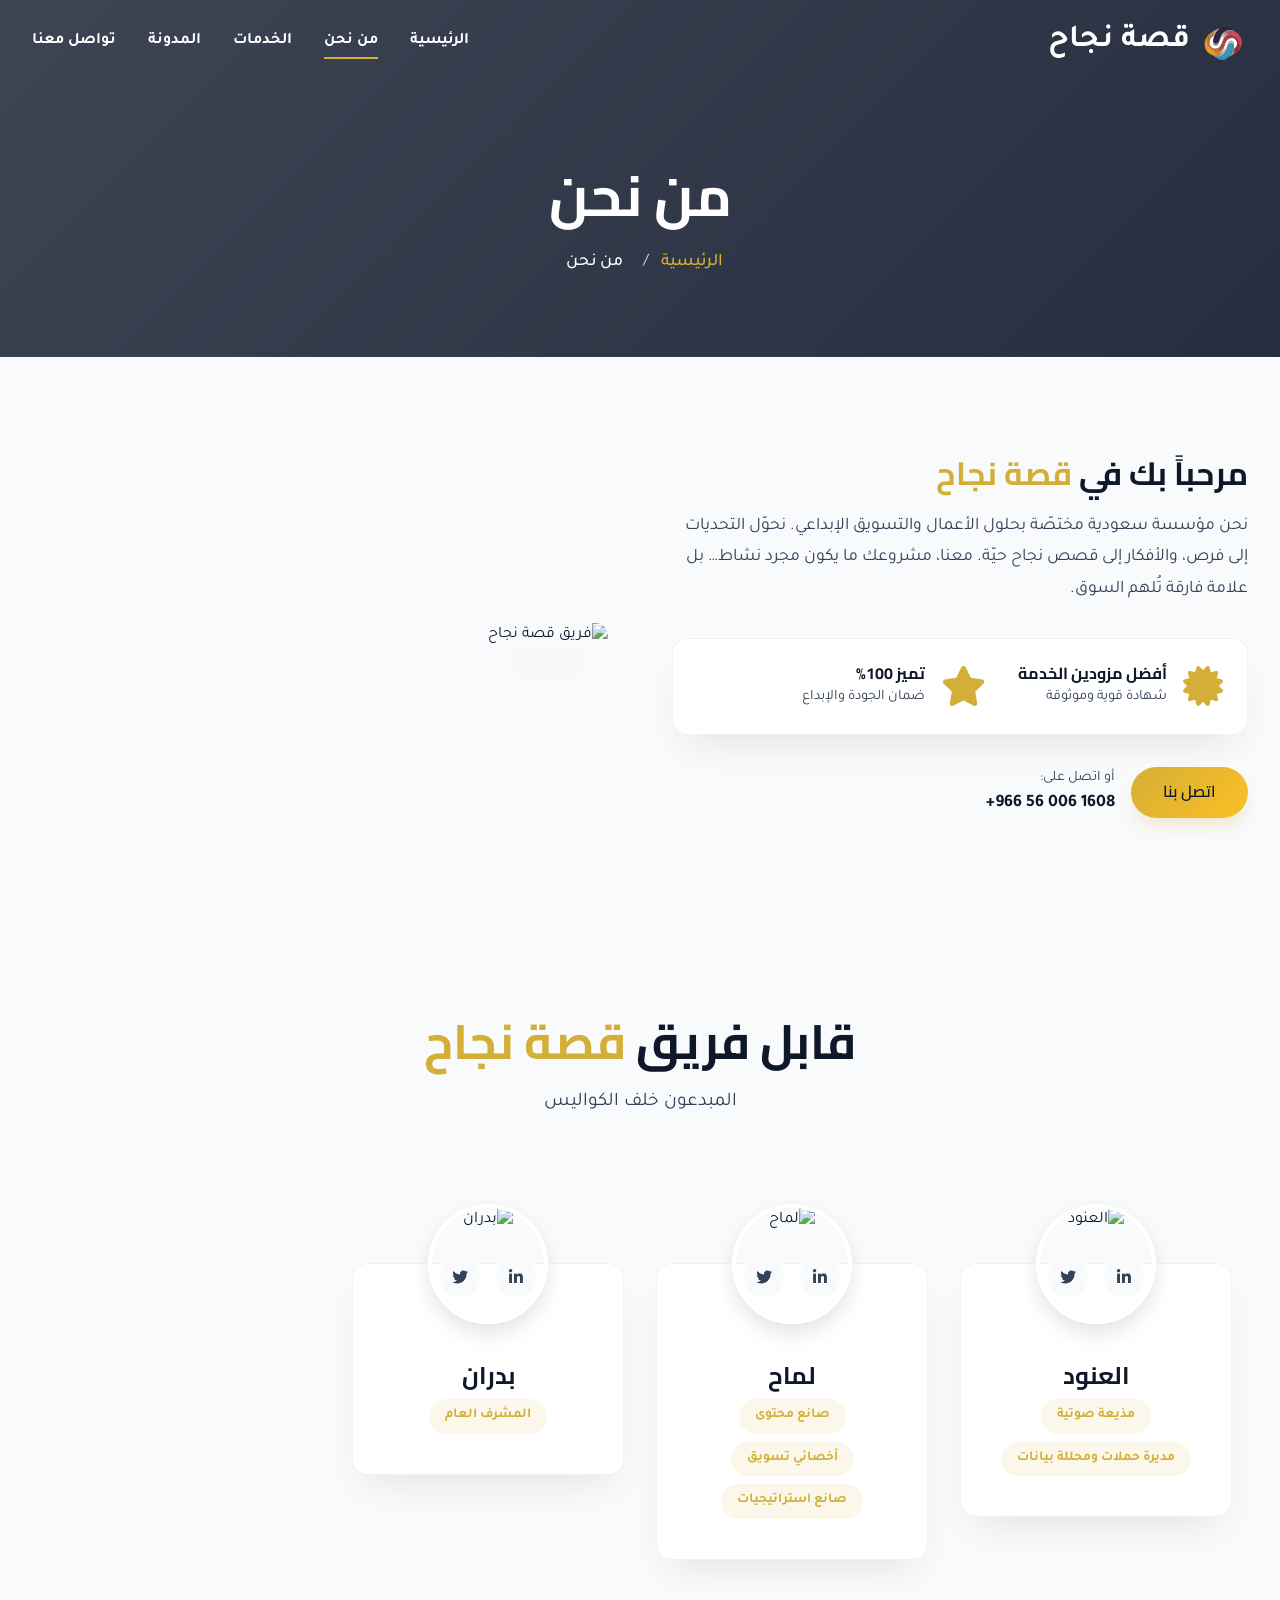
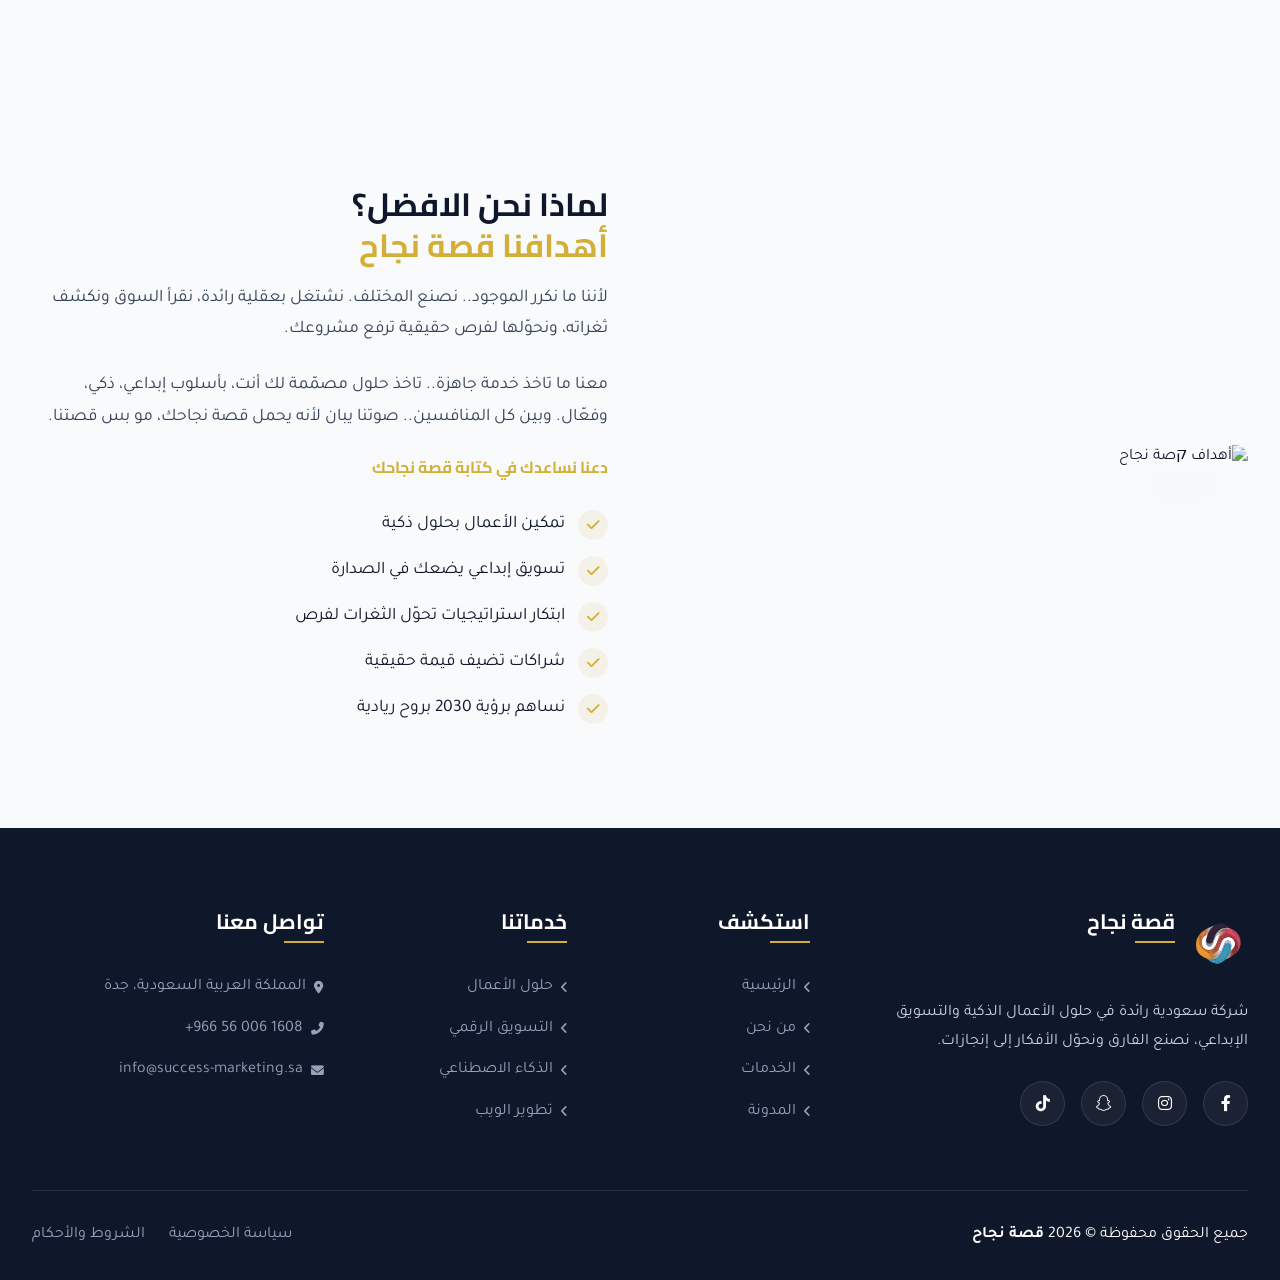
==== about.html @ 110d2814 "Add files via upload" ====
<!DOCTYPE html>
<html lang="ar" dir="rtl">
<head>
    <meta charset="UTF-8">
    <meta name="viewport" content="width=device-width, initial-scale=1.0">
    <meta name="description" content="من نحن – قصة نجاح للتسويق المتكامل.">
    <title>قصة نجاح - من نحن</title>
    <!-- Google Fonts -->
    <link href="https://fonts.googleapis.com/css2?family=Cairo:wght@400;600;700&family=Tajawal:wght@400;500;700&display=swap" rel="stylesheet">
    <!-- Font Awesome -->
    <link rel="stylesheet" href="https://cdnjs.cloudflare.com/ajax/libs/font-awesome/6.0.0-beta3/css/all.min.css">
    <!-- Swiper CSS -->
    <link rel="stylesheet" href="https://cdn.jsdelivr.net/npm/swiper@11/swiper-bundle.min.css" />
    <!-- AOS CSS -->
    <link href="https://unpkg.com/aos@2.3.1/dist/aos.css" rel="stylesheet">
    <!-- SweetAlert -->
    <script src="https://cdn.jsdelivr.net/npm/sweetalert2@11"></script>
    <!-- Custom CSS -->
    <link rel="stylesheet" href="style.css">
</head>
<body>
    <header class="header">
        <div class="container navbar">
            <a href="index.html" class="logo">
                <img src="assets/logo.svg" alt="شعار قصة نجاح" loading="lazy">
                <span>قصة نجاح</span>
            </a>
            <nav class="nav-links">
                <a href="index.html">الرئيسية</a>
                <a href="about.html" class="active">من نحن</a>
                <a href="services.html">الخدمات</a>
                <a href="blog.html">المدونة</a>
                <a href="contact.html">تواصل معنا</a>
            </nav>
            <button type="button" class="menu-toggle" aria-label="فتح القائمة"><i class="fas fa-bars"></i></button>
        </div>
    </header>

    <main>
        <!-- Page Header -->
        <section class="page-header" style="background-image: linear-gradient(135deg, rgba(15,23,42,0.8), rgba(15,23,42,0.9)), url('https://images.unsplash.com/photo-1552664730-d307ca884978?ixlib=rb-4.0.3&auto=format&fit=crop&w=1920&q=80');">
            <div class="container text-center" data-aos="fade-up">
                <h1 class="page-title">من نحن</h1>
                <div class="breadcrumb">
                    <a href="index.html">الرئيسية</a> <span>/</span> <span class="current">من نحن</span>
                </div>
            </div>
        </section>

        <!-- Intro Section -->
        <section class="section">
            <div class="container">
                <div class="about-grid">
                    <div data-aos="fade-left">
                        <div class="section-title section-title-right">
                            <h2>مرحباً بك في <span>قصة نجاح</span></h2>
                        </div>
                        <p class="about-text">نحن مؤسسة سعودية مختصّة بحلول الأعمال والتسويق الإبداعي. نحوّل التحديات إلى فرص، والأفكار إلى قصص نجاح حيّة. معنا، مشروعك ما يكون مجرد نشاط… بل علامة فارقة تُلهم السوق.</p>
                        
                        <div class="features-box">
                            <div class="feature-item">
                                <i class="fas fa-certificate"></i>
                                <div>
                                    <h4>أفضل مزودين الخدمة</h4>
                                    <p>شهادة قوية وموثوقة</p>
                                </div>
                            </div>
                            <div class="feature-item">
                                <i class="fas fa-star"></i>
                                <div>
                                    <h4>تميز 100%</h4>
                                    <p>ضمان الجودة والإبداع</p>
                                </div>
                            </div>
                        </div>

                        <div class="contact-action flex-align-center gap-1">
                            <a href="contact.html" class="btn btn-primary">اتصل بنا</a>
                            <div class="phone-link">
                                <span>أو اتصل على:</span>
                                <a href="tel:+966560061608" dir="ltr">+966 56 006 1608</a>
                            </div>
                        </div>
                    </div>
                    <div data-aos="fade-right">
                        <img src="https://images.unsplash.com/photo-1600880292203-757bb62b4baf?ixlib=rb-4.0.3&auto=format&fit=crop&w=800&q=80" alt="فريق قصة نجاح" class="rounded-img shadow-lg" loading="lazy">
                    </div>
                </div>
            </div>
        </section>

        <!-- Team Section -->
        <section class="section bg-light">
            <div class="container">
                <div class="section-title" data-aos="fade-up">
                    <h2>قابل فريق <span>قصة نجاح</span></h2>
                    <p>المبدعون خلف الكواليس</p>
                </div>
                
                <div class="swiper team-slider" data-aos="fade-up">
                    <div class="swiper-wrapper">
                        <!-- Member 1 -->
                        <div class="swiper-slide">
                            <div class="team-card">
                                <div class="team-img">
                                    <img src="https://images.unsplash.com/photo-1573496359142-b8d87734a5a2?ixlib=rb-4.0.3&auto=format&fit=crop&w=400&q=80" alt="العنود" loading="lazy">
                                    <div class="team-social">
                                        <a href="#"><i class="fab fa-linkedin-in"></i></a>
                                        <a href="#"><i class="fab fa-twitter"></i></a>
                                    </div>
                                </div>
                                <div class="team-info">
                                    <h3>العنود</h3>
                                    <div class="roles">
                                        <span>مذيعة صوتية</span>
                                        <span>مديرة حملات ومحللة بيانات</span>
                                    </div>
                                </div>
                            </div>
                        </div>
                        <!-- Member 2 -->
                        <div class="swiper-slide">
                            <div class="team-card">
                                <div class="team-img">
                                    <img src="https://images.unsplash.com/photo-1560250097-0b93528c311a?ixlib=rb-4.0.3&auto=format&fit=crop&w=400&q=80" alt="لماح" loading="lazy">
                                    <div class="team-social">
                                        <a href="#"><i class="fab fa-linkedin-in"></i></a>
                                        <a href="#"><i class="fab fa-twitter"></i></a>
                                    </div>
                                </div>
                                <div class="team-info">
                                    <h3>لماح</h3>
                                    <div class="roles">
                                        <span>صانع محتوى</span>
                                        <span>أخصائي تسويق</span>
                                        <span>صانع استراتيجيات</span>
                                    </div>
                                </div>
                            </div>
                        </div>
                        <!-- Member 3 -->
                        <div class="swiper-slide">
                            <div class="team-card">
                                <div class="team-img">
                                    <img src="https://images.unsplash.com/photo-1519085360753-af0119f7cbe7?ixlib=rb-4.0.3&auto=format&fit=crop&w=400&q=80" alt="بدران" loading="lazy">
                                    <div class="team-social">
                                        <a href="#"><i class="fab fa-linkedin-in"></i></a>
                                        <a href="#"><i class="fab fa-twitter"></i></a>
                                    </div>
                                </div>
                                <div class="team-info">
                                    <h3>بدران</h3>
                                    <div class="roles">
                                        <span>المشرف العام</span>
                                    </div>
                                </div>
                            </div>
                        </div>
                    </div>
                </div>
            </div>
        </section>



        <!-- Goals Section -->
        <section class="section">
            <div class="container">
                <div class="goals-grid">
                    <div data-aos="fade-left">
                        <img src="https://images.unsplash.com/photo-1542744173-8e7e53415bb0?ixlib=rb-4.0.3&auto=format&fit=crop&w=800&q=80" alt="أهداف קصة نجاح" class="rounded-img shadow-lg" loading="lazy">
                    </div>
                    <div data-aos="fade-right">
                        <div class="section-title section-title-right">
                            <h2>لماذا نحن الافضل؟ <br><span>أهدافنا قصة نجاح</span></h2>
                        </div>
                        <p class="about-text">لأننا ما نكرر الموجود.. نصنع المختلف. نشتغل بعقلية رائدة، نقرأ السوق ونكشف ثغراته، ونحوّلها لفرص حقيقية ترفع مشروعك.</p>
                        <p class="about-text">معنا ما تاخذ خدمة جاهزة.. تاخذ حلول مصمّمة لك أنت، بأسلوب إبداعي، ذكي، وفعّال. وبين كل المنافسين.. صوتنا يبان لأنه يحمل قصة نجاحك، مو بس قصتنا.</p>
                        <h4 style="margin: 1.5rem 0; color: var(--accent-gold);">دعنا نساعدك في كتابة قصة نجاحك</h4>
                        <ul class="achievements-list">
                            <li><i class="fas fa-check"></i> تمكين الأعمال بحلول ذكية</li>
                            <li><i class="fas fa-check"></i> تسويق إبداعي يضعك في الصدارة</li>
                            <li><i class="fas fa-check"></i> ابتكار استراتيجيات تحوّل الثغرات لفرص</li>
                            <li><i class="fas fa-check"></i> شراكات تضيف قيمة حقيقية</li>
                            <li><i class="fas fa-check"></i> نساهم برؤية 2030 بروح ريادية</li>
                        </ul>
                    </div>
                </div>
            </div>
        </section>
    </main>

    <!-- Footer (copied from index) -->
    <footer class="footer">
        <div class="container">
            <div class="footer-grid">
                <div class="footer-col">
                    <div class="footer-logo">
                        <img src="assets/logo.svg" alt="شعار قصة نجاح" loading="lazy" width="50">
                        <h4>قصة نجاح</h4>
                    </div>
                    <p>شركة سعودية رائدة في حلول الأعمال الذكية والتسويق الإبداعي، نصنع الفارق ونحوّل الأفكار إلى إنجازات.</p>
                    <div class="footer-social">
                        <a href="https://www.facebook.com/profile.php?id=61580665604399" aria-label="فيسبوك"><i class="fab fa-facebook-f"></i></a>
                        <a href="https://www.instagram.com/qissat.naja7" aria-label="انستغرام"><i class="fab fa-instagram"></i></a>
                        <a href="https://www.snapchat.com/add/qissat.naja7" aria-label="سناب شات"><i class="fab fa-snapchat"></i></a>
                        <a href="https://www.tiktok.com/@qissatna7" aria-label="تيك توك"><i class="fab fa-tiktok"></i></a>
                    </div>
                </div>
                <div class="footer-col links-col">
                    <h4>استكشف</h4>
                    <ul>
                        <li><a href="index.html"><i class="fas fa-angle-left"></i> الرئيسية</a></li>
                        <li><a href="about.html"><i class="fas fa-angle-left"></i> من نحن</a></li>
                        <li><a href="services.html"><i class="fas fa-angle-left"></i> الخدمات</a></li>
                        <li><a href="blog.html"><i class="fas fa-angle-left"></i> المدونة</a></li>
                    </ul>
                </div>
                <div class="footer-col links-col">
                    <h4>خدماتنا</h4>
                    <ul>
                        <li><a href="services.html"><i class="fas fa-angle-left"></i> حلول الأعمال</a></li>
                        <li><a href="services.html"><i class="fas fa-angle-left"></i> التسويق الرقمي</a></li>
                        <li><a href="services.html"><i class="fas fa-angle-left"></i> الذكاء الاصطناعي</a></li>
                        <li><a href="services.html"><i class="fas fa-angle-left"></i> تطوير الويب</a></li>
                    </ul>
                </div>
                <div class="footer-col links-col">
                    <h4>تواصل معنا</h4>
                    <ul>
                        <li><a href="#"><i class="fas fa-map-marker-alt"></i> <span>المملكة العربية السعودية، جدة</span></a></li>
                        <li><a href="tel:+966560061608"><i class="fas fa-phone-alt"></i> <span dir="ltr">+966 56 006 1608</span></a></li>
                        <li><a href="mailto:info@success-marketing.sa"><i class="fas fa-envelope"></i> <span>info@success-marketing.sa</span></a></li>
                    </ul>
                </div>
            </div>
            <div class="footer-bottom">
                <p>جميع الحقوق محفوظة &copy; 2026 <strong>قصة نجاح</strong></p>
                <div class="footer-bottom-links">
                    <a href="#">سياسة الخصوصية</a>
                    <a href="#">الشروط والأحكام</a>
                </div>
            </div>
        </div>
    </footer>

    <!-- Scripts -->
    <script src="https://cdn.jsdelivr.net/npm/swiper@11/swiper-bundle.min.js"></script>
    <script src="https://unpkg.com/aos@2.3.1/dist/aos.js"></script>
    <script src="script.js"></script>
</body>
</html>
---- style.css ----
/* ===== variables ===== */
:root {
    --bg-light: #F8FAFC;
    --white-glass: rgba(255, 255, 255, 0.7);
    --white-glass-heavy: rgba(255, 255, 255, 0.9);
    --text-dark: #0F172A;
    --text-muted: #334155;
    --accent-gold: #D4AF37;
    --accent-blue: #2563EB;
    --shadow: 0 20px 40px -15px rgba(0,0,0,0.1);
    --border-radius-card: 2rem;
    --border-radius-btn: 3rem;
    --transition: all 0.3s ease;
}

* {
    margin: 0;
    padding: 0;
    box-sizing: border-box;
}

body {
    font-family: 'Tajawal', sans-serif;
    background-color: var(--bg-light);
    color: var(--text-dark);
    line-height: 1.6;
    overflow-x: hidden;
    direction: rtl;
}
body.menu-open {
    overflow: hidden;
}

h1, h2, h3, h4, h5, h6 {
    font-family: 'Cairo', sans-serif;
    font-weight: 700;
    line-height: 1.3;
}

a {
    text-decoration: none;
    color: inherit;
}

/* ===== glass effects ===== */
.glass {
    background: var(--white-glass);
    backdrop-filter: blur(8px);
    -webkit-backdrop-filter: blur(8px);
    border: 1px solid rgba(255,255,255,0.3);
    border-radius: var(--border-radius-card);
    box-shadow: var(--shadow);
}

.glass-heavy {
    background: var(--white-glass-heavy);
    backdrop-filter: blur(15px);
    -webkit-backdrop-filter: blur(15px);
    border: 1px solid rgba(255,255,255,0.5);
    box-shadow: 0 25px 50px -12px rgba(0,0,0,0.15);
}

/* ===== animations ===== */
@keyframes fadeInUp {
    from {
        opacity: 0;
        transform: translateY(20px);
    }
    to {
        opacity: 1;
        transform: translateY(0);
    }
}

.fade-in-up {
    animation: fadeInUp 0.8s ease forwards;
}

.hover-scale {
    transition: var(--transition);
}
.hover-scale:hover {
    transform: scale(1.02);
}

/* ===== buttons ===== */
.btn {
    display: inline-block;
    padding: 0.8rem 2rem;
    border-radius: var(--border-radius-btn);
    font-weight: 600;
    transition: var(--transition);
    cursor: pointer;
    border: none;
    font-family: 'Cairo', sans-serif;
}

.btn-primary {
    background: linear-gradient(135deg, var(--accent-gold), #fbbf24);
    color: var(--text-dark);
    box-shadow: 0 10px 20px -5px rgba(212, 175, 55, 0.3);
}
.btn-primary:hover {
    transform: translateY(-3px);
    box-shadow: 0 20px 30px -5px rgba(212, 175, 55, 0.4);
}

.btn-outline {
    background: transparent;
    border: 2px solid var(--text-muted);
    color: var(--text-dark);
}
.btn-outline:hover {
    background: var(--text-muted);
    color: white;
}

.btn-outline-white {
    background: transparent;
    border: 2px solid var(--text-muted);
    color: var(--bg-light);
}
.btn-outline-white:hover {
    background: var(--text-muted);
    color: var(--bg-light);
}

/* ===== layout helpers ===== */
.container {
    max-width: 1280px;
    margin: 0 auto;
    padding: 0 2rem;
}

.section {
    padding: 6rem 0;
}

.section-title {
    text-align: center;
    margin-bottom: 4rem;
}
.section-title h2 {
    font-size: 3rem;
    color: var(--text-dark);
    margin-bottom: 1rem;
}
.section-title span {
    color: var(--accent-gold);
}
.section-title p {
    color: var(--text-muted);
    font-size: 1.2rem;
}

/* right-aligned section title */
.section-title-right {
    text-align: right;
    margin-bottom: 1rem;
}
.section-title-right h2 {
    font-size: 2rem;
    margin-bottom: 0;
}

/* ===== header & nav ===== */
.header {
    position: fixed;
    top: 0;
    left: 0;
    width: 100%;
    z-index: 1000;
    padding: 1rem 0;
    transition: var(--transition);
}
.header.scrolled {
    background: var(--white-glass);
    backdrop-filter: blur(10px);
    box-shadow: var(--shadow);
}
.navbar {
    display: flex;
    align-items: center;
    justify-content: space-between;
}
.logo {
    display: flex;
    align-items: center;
    gap: 0.5rem;
    font-size: 2rem;
    font-weight: 700;
    color: white;
    transition: var(--transition);
}
.header.scrolled .logo {
    color: var(--text-dark);
}
.logo img {
    width: 50px;
    height: auto;
}
.nav-links {
    display: flex;
    gap: 2rem;
}
.nav-links a {
    font-weight: 600;
    position: relative;
    color: white;
    transition: var(--transition);
}
.header.scrolled .nav-links a {
    color: var(--text-dark);
}
.nav-links a::after {
    content: '';
    position: absolute;
    bottom: -5px;
    left: 0;
    width: 0;
    height: 2px;
    background: var(--accent-gold);
    transition: var(--transition);
}
.nav-links a:hover::after,
.nav-links a.active::after {
    width: 100%;
}
.menu-toggle {
    display: none;
    font-size: 1.8rem;
    cursor: pointer;
    background: transparent;
    border: none;
    color: white;
    transition: var(--transition);
}
.header.scrolled .menu-toggle {
    color: var(--text-dark);
}

/* ===== hero section ===== */
.hero {
    min-height: 100vh;
    display: flex;
    align-items: center;
    position: relative;
    overflow: hidden;
    background:linear-gradient(135deg, rgba(15,23,42,0.8), rgba(15,23,42,0.9)), url('https://images.unsplash.com/photo-1557804506-669a67965ba0?ixlib=rb-4.0.3&auto=format&fit=crop&w=1974&q=80') center/cover no-repeat;
}
.hero-content {
    display: grid;
    grid-template-columns: 1fr 1fr;
    gap: 4rem;
    align-items: center;
}
.hero-title {
    font-size: 4rem;
    line-height: 1.2;
    margin-bottom: 1.5rem;
    color: var(--bg-light);
}
.hero-title span {
    color: var(--accent-gold);
}
.hero-text {
    font-size: 1.3rem;
    color: var(--accent-gold);
    margin-bottom: 2rem;
}
.hero-buttons {
    display: flex;
    gap: 1rem;
    flex-wrap: wrap;
}
.hero-card {
    background: var(--white-glass-heavy);
    backdrop-filter: blur(10px);
    padding: 2rem;
    border-radius: var(--border-radius-card);
    box-shadow: var(--shadow);
    border: 1px solid rgba(255,255,255,0.3);
}
.hero-card p {
    margin: 1rem 0;
}
.hero-card a {
    color: var(--accent-gold);
    font-weight: 600;
}

/* ===== services grid ===== */
.services-grid {
    display: grid;
    grid-template-columns: 1fr;
    gap: 1.5rem;
    margin-top: 3rem;
}
.service-card {
    background: white;
    padding: 2.5rem 2rem;
    border-radius: 1.5rem;
    box-shadow: 0 10px 30px rgba(0,0,0,0.05);
    transition: all 0.5s cubic-bezier(0.4, 0, 0.2, 1);
    position: relative;
    overflow: hidden;
    z-index: 1;
    border: 1px solid rgba(0,0,0,0.05);
    text-align: center;
}
@media (min-width: 993px) {
    .service-card {
        display: flex;
        align-items: center;
        text-align: right;
        gap: 2rem;
        padding: 1.5rem 2rem;
    }
    .service-icon {
        margin: 0 !important;
        flex-shrink: 0;
    }
    .service-card h3 {
        margin: 0 !important;
        width: 180px;
        flex-shrink: 0;
    }
    .service-card ul {
        display: flex;
        flex-wrap: wrap;
        gap: 1.5rem;
        margin: 0 !important;
        flex: 1;
        justify-content: flex-start;
    }
    .service-card li {
        padding: 0 !important;
    }
    .service-card-btn {
        margin-top: 0 !important;
        white-space: nowrap;
        flex-shrink: 0;
    }
}
.service-card::after {
    content: '';
    position: absolute;
    bottom: 0; left: 0; right: 0; height: 0%;
    background: linear-gradient(135deg, #1E293B, #0F172A);
    z-index: -1;
    transition: all 0.5s cubic-bezier(0.4, 0, 0.2, 1);
}
.service-card:hover {
    transform: translateY(-10px);
    border-color: transparent;
}
.service-card:hover::after {
    height: 100%;
}
.service-icon {
    width: 80px;
    height: 80px;
    background: rgba(212, 175, 55, 0.1);
    border-radius: 50%;
    display: flex;
    align-items: center;
    justify-content: center;
    margin: 0 auto 1.5rem;
    transition: all 0.5s ease;
}
.service-icon i {
    font-size: 2.5rem;
    color: var(--accent-gold);
    transition: all 0.5s ease;
}
.service-card:hover .service-icon {
    background: var(--accent-gold);
    transform: scale(1.1) rotateY(180deg);
}
.service-card:hover .service-icon i {
    color: white;
}
.service-card h3 {
    margin-bottom: 1rem;
    font-size: 1.4rem;
    transition: color 0.5s ease;
}
.service-card:hover h3 {
    color: white;
}
.service-card ul {
    list-style: none;
    margin: 1.5rem 0;
    text-align: right;
}
.service-card li {
    padding: 0.4rem 0;
    color: var(--text-muted);
    transition: color 0.5s ease;
}
.service-card:hover li {
    color: #cbd5e1;
}
.service-card li::before {
    content: "\f00c";
    font-family: "Font Awesome 6 Free";
    font-weight: 900;
    color: var(--accent-gold);
    margin-left: 0.8rem;
}
.service-card-btn {
    margin-top: 1rem;
    transition: all 0.5s ease;
    border-color: #e2e8f0;
}
.service-card:hover .service-card-btn {
    background: var(--accent-gold);
    color: white;
    border-color: var(--accent-gold);
}

/* ===== clients slider ===== */
.clients-slider .swiper-slide {
    display: flex;
    justify-content: center;
    align-items: center;
    padding: 2rem;
}
.client-logo {
    max-width: 100px;
    filter: grayscale(1);
    opacity: 0.6;
    transition: var(--transition);
}
.client-logo:hover {
    filter: grayscale(0);
    opacity: 1;
}

/* ===== quick service ===== */
.quick-service {
    background: linear-gradient(135deg, #f1f5f9, #ffffff);
    border-radius: var(--border-radius-card);
    padding: 4rem;
    text-align: center;
}
.quick-service-title {
    font-size: 2.5rem;
    margin-bottom: 1rem;
}
.quick-service-text {
    max-width: 700px;
    margin: 2rem auto;
    color: var(--text-muted);
    line-height: 1.7;
}
.steps {
    display: grid;
    grid-template-columns: repeat(auto-fit, minmax(min(100%, 250px), 1fr));
    gap: 2rem;
    margin-top: 3rem;
}
.step {
    text-align: center;
}
.step-number {
    width: 60px;
    height: 60px;
    background: var(--accent-gold);
    color: white;
    border-radius: 50%;
    display: flex;
    align-items: center;
    justify-content: center;
    font-size: 1.8rem;
    font-weight: 700;
    margin: 0 auto 1rem;
}

/* ===== about preview ===== */
.about-preview-grid {
    display: grid;
    grid-template-columns: 1fr 1fr;
    gap: 4rem;
    align-items: center;
}
.about-img {
    width: 100%;
    border-radius: 2rem;
    box-shadow: var(--shadow);
}
.about-description {
    margin: 2rem 0;
    line-height: 1.6;
}
.values-list {
    display: flex;
    flex-wrap: wrap;
    gap: 2rem;
    margin: 2rem 0;
}
.values-list div i {
    color: var(--accent-gold);
    margin-left: 0.5rem;
}
.contact-phone {
    margin-top: 2rem;
}
.contact-phone h3 a {
    color: var(--text-dark);
    text-decoration: none;
}
.contact-phone h3 a:hover {
    color: var(--accent-gold);
}

/* ===== audience slider ===== */
.audience-slider .swiper-slide {
    padding: 1rem;
}
.audience-card {
    background: var(--white-glass);
    backdrop-filter: blur(8px);
    padding: 2rem;
    border-radius: var(--border-radius-card);
    text-align: center;
    border: 1px solid rgba(255,255,255,0.5);
}
.audience-tags {
    color: var(--accent-gold);
    margin-top: 1rem;
    font-weight: 600;
}

/* Blog Section */

.blog-section {
  padding: 5rem 0;
  background: var(--gray-light);
  text-align: center;
  margin-bottom: 3rem;
}

.blog-preview {
  display: grid;
  grid-template-columns: repeat(auto-fit, minmax(300px, 1fr));
  gap: 2rem;
  margin-top: 2rem;
}

.blog-post {
  background: white;
  border-radius: 16px;
  overflow: hidden;
  box-shadow: 0 4px 12px rgba(0,0,0,0.05);
  transition: all 0.3s ease;
}

.blog-post:hover {
  transform: translateY(-3px);
  box-shadow: 0 8px 24px rgba(0,0,0,0.08);
}

.blog-post img {
  width: 100%;
  height: 200px;
  object-fit: cover;
}

.blog-meta {
  padding: 1rem 1rem 0.5rem;
  font-size: 0.7rem;
  color: var(--text-muted);
}

.blog-post h4 {
  padding: 0 1rem;
  font-size: 1.1rem;
}

.blog-post p {
  padding: 0.5rem 1rem 1rem;
  font-size: 0.85rem;
  color: var(--text-muted);
}


/* ===== services page exclusive cards ===== */
.services-page-grid {
    display: grid;
    grid-template-columns: repeat(auto-fit, minmax(min(100%, 320px), 1fr));
    gap: 2.5rem;
    margin-top: 3rem;
}
.service-page-card {
    background: white;
    border-radius: 1.5rem;
    padding: 2.5rem;
    position: relative;
    overflow: hidden;
    box-shadow: 0 10px 30px -10px rgba(0,0,0,0.05);
    transition: all 0.4s ease;
    border: 1px solid rgba(0,0,0,0.03);
    z-index: 1;
}
.service-page-card::before {
    content: '';
    position: absolute;
    top: 0; left: 0; right: 0; bottom: 0;
    background: linear-gradient(135deg, rgba(212, 175, 55, 0.08), transparent);
    z-index: 0;
    transition: opacity 0.4s ease;
    opacity: 0;
}
.service-page-card > * {
    position: relative;
    z-index: 1;
}
.service-page-card:hover {
    transform: translateY(-10px);
    box-shadow: 0 30px 60px -15px rgba(212, 175, 55, 0.2);
    border-color: rgba(212, 175, 55, 0.3);
}
.service-page-card:hover::before {
    opacity: 1;
}
.service-page-card .service-icon {
    width: 65px;
    height: 65px;
    background: rgba(212, 175, 55, 0.1);
    color: var(--accent-gold);
    border-radius: 1rem;
    display: flex;
    align-items: center;
    justify-content: center;
    font-size: 2rem;
    margin-bottom: 1.5rem;
    transition: var(--transition);
}
.service-page-card:hover .service-icon {
    background: var(--text-dark);
    color: var(--accent-gold);
    transform: rotate(-10deg) scale(1.1);
    box-shadow: 0 10px 20px rgba(0,0,0,0.1);
}
.service-page-card h3 {
    font-size: 1.4rem;
    margin-bottom: 1rem;
    color: var(--text-dark);
}
.service-page-card .service-desc {
    color: var(--text-muted);
    line-height: 1.7;
    margin-bottom: 2rem;
}
.service-page-card .btn-outline {
    border-color: #e2e8f0;
    color: var(--text-muted);
    width: 100%;
    text-align: center;
}
.service-page-card:hover .btn-outline {
    background: var(--accent-gold);
    border-color: var(--accent-gold);
    color: white;
}

/* ===== footer ===== */
.footer {
    background: #0F172A;
    color: #fff;
    padding: 5rem 0 2rem;
    position: relative;
    overflow: hidden;
}
.footer-grid {
    display: grid;
    grid-template-columns: 2fr 1fr 1fr 1.5fr;
    gap: 3rem;
    margin-bottom: 3rem;
    position: relative;
    z-index: 10;
}

.footer-col {
    position: relative;
    z-index: 1;
}
.footer-col p {
    color: #cbd5e1;
    margin: 1.5rem 0;
    line-height: 1.8;
}
.footer-logo {
    display: flex;
    align-items: center;
    gap: 0.8rem;
    margin-bottom: 1rem;
}
.footer-logo img {
    width: 60px;
    height: auto;
}
.footer-logo h4 {
    font-size: 1.8rem;
    margin: 0;
    color: white;
}
.footer-social {
    display: flex;
    gap: 1rem;
}
.footer-social a {
    width: 45px;
    height: 45px;
    background: rgba(255,255,255,0.05);
    border: 1px solid rgba(255,255,255,0.1);
    border-radius: 50%;
    display: flex;
    align-items: center;
    justify-content: center;
    color: white;
    transition: var(--transition);
}
.footer-social a:hover {
    background: var(--accent-gold);
    border-color: var(--accent-gold);
    transform: translateY(-5px);
}
.footer-col h4 {
    color: white;
    font-size: 1.3rem;
    margin-bottom: 2rem;
    position: relative;
    padding-bottom: 0.5rem;
}
.footer-col h4::after {
    content: '';
    position: absolute;
    bottom: 0; right: 0;
    width: 40px;
    height: 2px;
    background: var(--accent-gold);
}
.links-col ul, .contact-col ul {
    list-style: none;
}
.links-col li, .contact-col li {
    margin-bottom: 1rem;
}
.links-col a, .contact-col span {
    color: #94a3b8;
    transition: var(--transition);
    display: flex;
    align-items: center;
    gap: 0.5rem;
}
.links-col a i {
    font-size: 0.8rem;
    transition: var(--transition);
}
.links-col a:hover {
    color: var(--accent-gold);
}
.links-col a:hover i {
    transform: translateX(-5px);
}
.footer-bottom {
    border-top: 1px solid rgba(255,255,255,0.1);
    padding-top: 2rem;
    display: flex;
    justify-content: space-between;
    align-items: center;
    flex-wrap: wrap;
    gap: 1rem;
    position: relative;
    z-index: 10;
}
.footer-bottom-links {
    display: flex;
    gap: 1.5rem;
}
.footer-bottom-links a {
    color: #94a3b8;
    transition: var(--transition);
}
.footer-bottom-links a:hover {
    color: white;
}

/* ===== buttons & misc ===== */
.projects-btn, .blog-btn {
    margin-top: 1rem;
}

/* ===== page header ===== */
.page-header {
    padding: 10rem 0 5rem;
    background-size: cover;
    background-position: center;
    color: white;
    position: relative;
    text-align: center;
}
.page-title {
    font-size: 3.5rem;
    margin-bottom: 1rem;
    color: white;
}
.breadcrumb {
    font-size: 1.1rem;
    font-weight: 500;
}
.breadcrumb a {
    color: var(--accent-gold);
    transition: var(--transition);
}
.breadcrumb a:hover {
    color: white;
}
.breadcrumb span {
    margin: 0 0.5rem;
    color: rgba(255,255,255,0.7);
}
.breadcrumb .current {
    color: white;
}

/* ===== about page specific ===== */
.about-grid, .goals-grid {
    display: grid;
    grid-template-columns: 1fr 1fr;
    gap: 4rem;
    align-items: center;
}
.about-text {
    font-size: 1.1rem;
    color: var(--text-muted);
    margin-bottom: 1.5rem;
    line-height: 1.8;
}
.rounded-img {
    border-radius: var(--border-radius-card);
    width: 100%;
    object-fit: cover;
}
.shadow-lg {
    box-shadow: 0 25px 50px -12px rgba(0,0,0,0.25);
}
.features-box {
    background: white;
    border: 1px solid rgba(0,0,0,0.05);
    border-radius: 1rem;
    padding: 1.5rem;
    margin-top: 2rem;
    margin-bottom: 2rem;
    display: flex;
    flex-wrap: wrap;
    gap: 2rem;
    box-shadow: var(--shadow);
}
.feature-item {
    display: flex;
    align-items: center;
    gap: 1rem;
}
.feature-item i {
    font-size: 2.5rem;
    color: var(--accent-gold);
}
.feature-item h4 {
    margin-bottom: 0.2rem;
}
.feature-item p {
    color: var(--text-muted);
    font-size: 0.9rem;
    margin: 0;
}
.flex-align-center {
    display: flex;
    align-items: center;
}
.gap-1 { gap: 1rem; }
.phone-link span {
    display: block;
    font-size: 0.9rem;
    color: var(--text-muted);
}
.phone-link a {
    font-weight: 700;
    font-size: 1.1rem;
    color: var(--text-dark);
}
.phone-link a:hover {
    color: var(--accent-gold);
}

/* ===== team section ===== */
.team-card {
    background: white;
    border-radius: 1rem;
    box-shadow: var(--shadow);
    transition: var(--transition);
    text-align: center;
    margin: 5rem 1rem 2rem;
    position: relative;
    padding: 5rem 1.5rem 2.5rem;
    border: 1px solid rgba(0,0,0,0.05);
}
.team-card:hover {
    transform: translateY(-10px);
    box-shadow: 0 30px 60px -15px rgba(0,0,0,0.15);
}
.team-img {
    position: absolute;
    top: -60px;
    left: 50%;
    transform: translateX(-50%);
    width: 120px;
    height: 120px;
    border-radius: 50%;
    overflow: hidden;
    border: 4px solid white;
    box-shadow: 0 10px 20px rgba(0,0,0,0.1);
    z-index: 2;
}
.team-img img {
    width: 100%;
    height: 100%;
    object-fit: cover;
    transition: var(--transition);
}
.team-card:hover .team-img img {
    transform: scale(1.1);
}
.team-social {
    display: flex;
    justify-content: center;
    gap: 1rem;
    margin-top: 1.5rem;
}
.team-social a {
    width: 40px;
    height: 40px;
    background: var(--bg-light);
    color: var(--text-muted);
    border-radius: 50%;
    display: flex;
    align-items: center;
    justify-content: center;
    transition: var(--transition);
    text-decoration: none;
}
.team-social a:hover {
    background: var(--accent-gold);
    color: white;
    transform: translateY(-3px);
}
.team-info {
    padding-top: 1rem;
}
.team-info h3 {
    margin-bottom: 0.5rem;
    font-size: 1.5rem;
    color: var(--text-dark);
}
.roles {
    display: flex;
    flex-wrap: wrap;
    justify-content: center;
    gap: 0.5rem;
}
.roles span {
    font-size: 0.85rem;
    background: rgba(212, 175, 55, 0.1);
    color: var(--accent-gold);
    padding: 0.4rem 1rem;
    border-radius: 2rem;
    font-weight: 600;
}

/* ===== counters ===== */
.counter-grid {
    display: grid;
    grid-template-columns: repeat(auto-fit, minmax(220px, 1fr));
    gap: 2rem;
}
.counter-horizontal-card {
    display: flex;
    align-items: center;
    background: white;
    padding: 2rem 1.5rem;
    border-radius: 1rem;
    box-shadow: 0 15px 35px rgba(0,0,0,0.05);
    transition: var(--transition);
    border-right: 4px solid var(--accent-gold);
    color: var(--text-dark);
}
.counter-horizontal-card:hover {
    transform: translateY(-5px) scale(1.02);
    box-shadow: 0 20px 40px rgba(0,0,0,0.1);
}
.counter-icon-wrap {
    width: 60px;
    height: 60px;
    background: rgba(212, 175, 55, 0.1);
    color: var(--accent-gold);
    display: flex;
    align-items: center;
    justify-content: center;
    font-size: 2rem;
    border-radius: 50%;
    margin-left: 1rem;
}
.counter-info {
    text-align: right;
}
.counter-info h2 {
    font-size: 2.2rem;
    margin: 0;
    line-height: 1;
    font-weight: 700;
}
.counter-info p {
    margin: 0.5rem 0 0;
    color: var(--text-muted);
    font-size: 1.1rem;
    font-weight: 600;
}

/* ===== achievements list ===== */
.achievements-list {
    list-style: none;
    margin-top: 1rem;
}
.achievements-list li {
    padding: 0.5rem 0;
    font-size: 1.1rem;
    display: flex;
    align-items: center;
    gap: 0.8rem;
    color: var(--text-dark);
}
.achievements-list li i {
    color: var(--accent-gold);
    background: rgba(212, 175, 55, 0.1);
    min-width: 30px;
    height: 30px;
    display: flex;
    align-items: center;
    justify-content: center;
    border-radius: 50%;
    font-size: 0.9rem;
}

/* ===== contact page specific ===== */
.contact-info-grid {
    display: grid;
    grid-template-columns: repeat(auto-fit, minmax(min(100%, 250px), 1fr));
    gap: 2rem;
    margin-bottom: 4rem;
}
.info-card {
    background: white;
    padding: 2.5rem 1.5rem;
    text-align: center;
    border-radius: var(--border-radius-card);
    box-shadow: var(--shadow);
    transition: var(--transition);
}
.info-card:hover {
    transform: translateY(-5px);
}
.info-card i {
    font-size: 2.5rem;
    color: var(--accent-gold);
    margin-bottom: 1.5rem;
}
.info-card h4 {
    margin-bottom: 0.5rem;
    font-size: 1.2rem;
}
.info-card p {
    color: var(--text-muted);
}

.contact-layout {
    display: grid;
    grid-template-columns: 1fr 1fr;
    gap: 4rem;
}
.contact-form {
    background: white;
    padding: 3rem;
    border-radius: var(--border-radius-card);
    box-shadow: var(--shadow);
}
.form-group {
    margin-bottom: 1.5rem;
}
.form-label {
    display: block;
    margin-bottom: 0.5rem;
    font-weight: 600;
}
.form-control {
    width: 100%;
    padding: 1rem;
    border: 1px solid #e2e8f0;
    border-radius: 0.5rem;
    font-family: inherit;
    font-size: 1rem;
    transition: var(--transition);
    background: var(--bg-light);
}
.form-control:focus {
    outline: none;
    border-color: var(--accent-gold);
    box-shadow: 0 0 0 3px rgba(212, 175, 55, 0.2);
}
textarea.form-control {
    resize: vertical;
    min-height: 150px;
}
.map-container {
    border-radius: var(--border-radius-card);
    overflow: hidden;
    height: 100%;
    min-height: 400px;
}
.map-container iframe {
    width: 100%;
    height: 100%;
    border: none;
}

/* ===== responsive ===== */
@media (max-width: 992px) {
    .nav-links {
        position: fixed;
        top: 80px;
        right: -100%;
        width: 250px;
        height: calc(100vh - 80px);
        overflow-y: auto;
        background: white;
        backdrop-filter: blur(10px);
        flex-direction: column;
        align-items: center;
        padding: 2rem;
        transition: 0.4s;
        box-shadow: -5px 0 15px rgba(0,0,0,0.05);
    }
    .nav-links a {
        color: var(--text-dark);
    }
    .header.scrolled .nav-links a {
        color: var(--accent-gold);
    }
    .nav-links.active {
        right: 0;
    }
    .menu-toggle {
        display: block;
    }
    .hero-content {
        grid-template-columns: 1fr;
        text-align: center;
        gap: 2rem;
    }
    .hero-buttons {
        justify-content: center;
    }
    .hero-title {
        font-size: 2.8rem;
    }
    .about-preview-grid, .about-grid, .goals-grid, .contact-layout {
        grid-template-columns: 1fr;
        text-align: center;
    }
    .contact-form {
        padding: 2rem;
        text-align: right;
    }
    .features-box {
        justify-content: center;
    }
    .achievements-list li {
        justify-content: center;
    }
    .contact-action {
        flex-direction: column;
        justify-content: center;
    }
    .values-list {
        justify-content: center;
    }
    .section-title-right {
        text-align: center;
    }
}

@media (max-width: 768px) {
    .section {
        padding: 3rem 0;
    }
    .hero-title, .page-title {
        font-size: 2.2rem;
    }
    .page-header {
        padding: 8rem 0 4rem;
    }
    .hero-text {
        font-size: 1rem;
    }
    .section-title h2 {
        font-size: 1.8rem;
    }
    .quick-service {
        padding: 2rem 1rem;
    }
    .service-icon {
        width: 55px;
        height: 55px;
    }
    .service-icon i {
        font-size: 1.5rem;
    }
    .btn {
        padding: 0.6rem 1.2rem;
        font-size: 0.9rem;
    }
    .footer-bottom {
        flex-direction: column;
        align-items: center;
        text-align: center;
    }
    .footer-bottom-links {
        justify-content: center;
    }
}

@media (max-width: 480px) {
    .services-grid, .steps, .footer-grid {
        grid-template-columns: 1fr;
    }
    .hero-title {
        font-size: 1.8rem;
    }
    .section-title h2 {
        font-size: 1.5rem;
    }
    .container {
        padding: 0 1rem;
    }
}
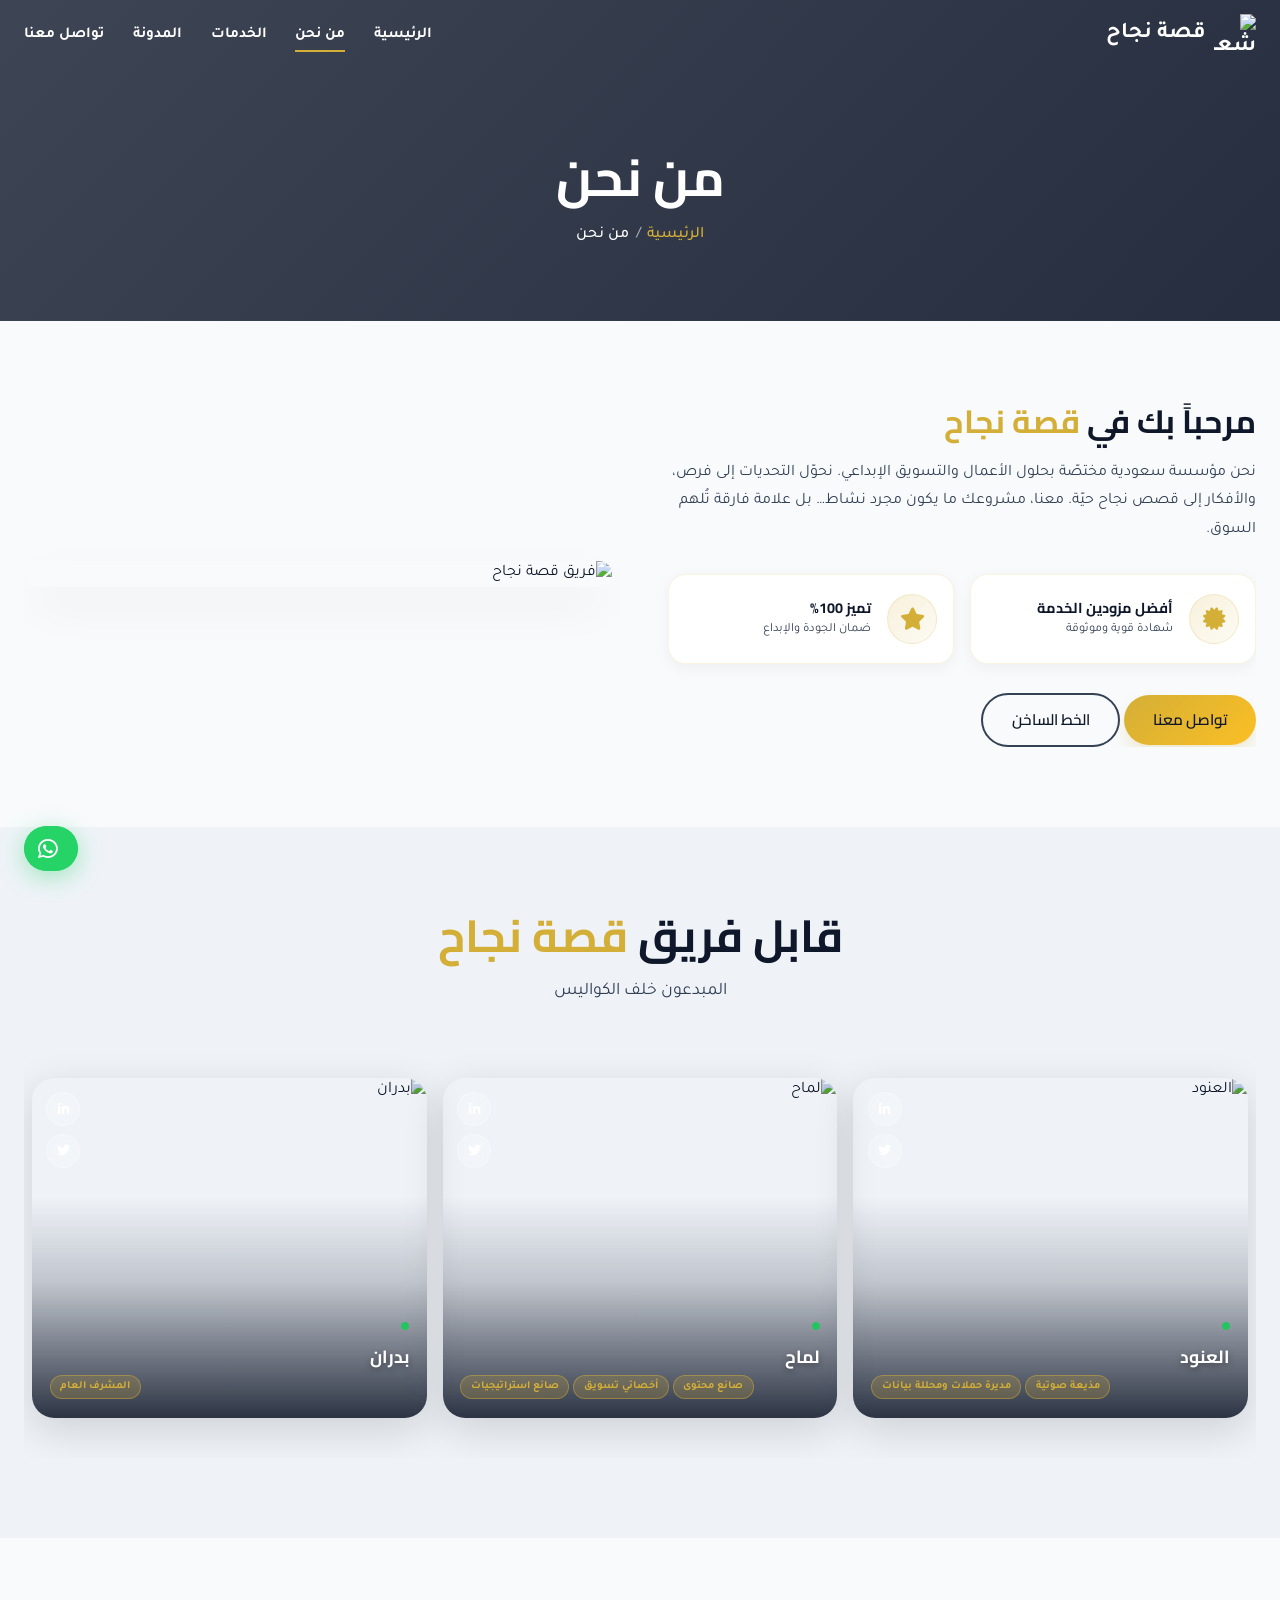
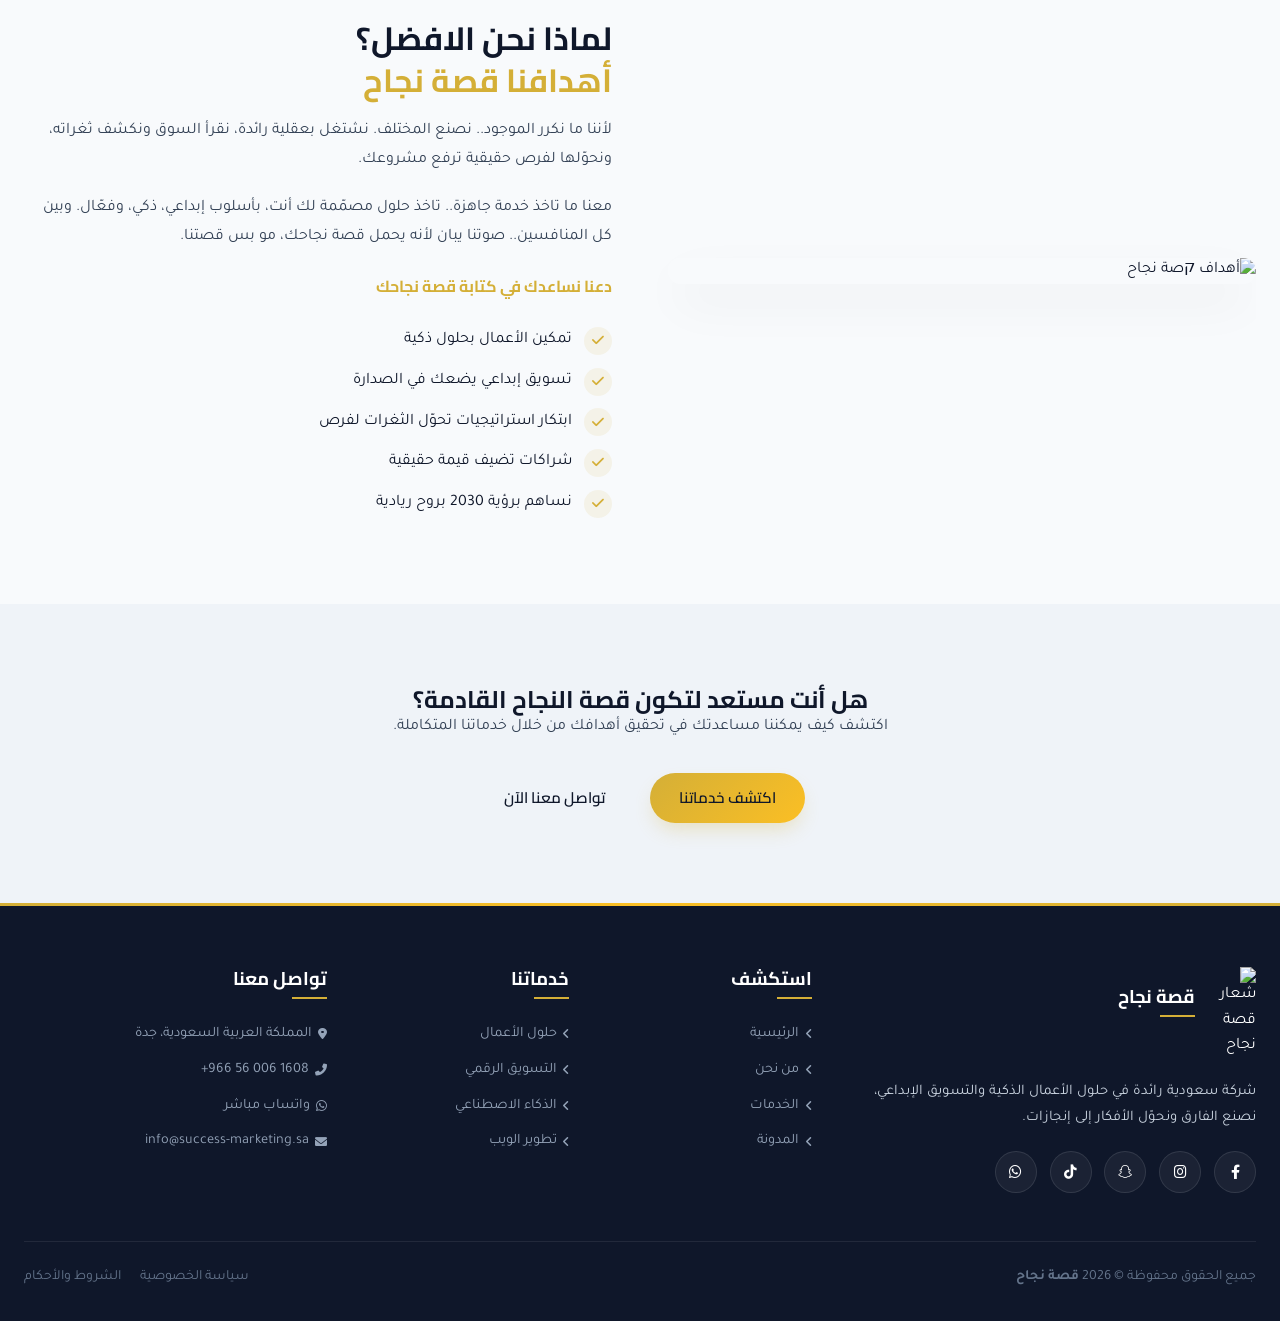
==== commit cbb3079c: "Add files via upload" ====
--- a/about.html
+++ b/about.html
@@ -3,36 +3,54 @@
 <head>
     <meta charset="UTF-8">
     <meta name="viewport" content="width=device-width, initial-scale=1.0">
-    <meta name="description" content="من نحن – قصة نجاح للتسويق المتكامل.">
-    <title>قصة نجاح - من نحن</title>
+    <meta name="description" content="تعرف على فريق قصة نجاح – المؤسسة السعودية الرائدة في التسويق الإبداعي وحلول الأعمال. رؤيتنا وقيمنا وفريق العمل.">
+    <meta name="keywords" content="قصة نجاح، من نحن، فريق التسويق، جدة، السعودية">
+    <meta name="robots" content="index, follow">
+    <meta property="og:title" content="من نحن - قصة نجاح">
+    <meta property="og:description" content="تعرف على فريق قصة نجاح ورؤيتهم في تحويل الأفكار إلى قصص نجاح.">
+    <meta property="og:type" content="website">
+    <link rel="canonical" href="https://qissatnajah.com/about.html">
+    <!-- Favicon -->
+    <link rel="icon" type="image/png" href="assets/logo.png">
+    <link rel="apple-touch-icon" href="assets/logo.png">
+    <title>من نحن - قصة نجاح | التسويق وحلول الأعمال</title>
+    <!-- Preconnect -->
+    <link rel="preconnect" href="https://fonts.googleapis.com">
+    <link rel="preconnect" href="https://fonts.gstatic.com" crossorigin>
     <!-- Google Fonts -->
     <link href="https://fonts.googleapis.com/css2?family=Cairo:wght@400;600;700&family=Tajawal:wght@400;500;700&display=swap" rel="stylesheet">
     <!-- Font Awesome -->
     <link rel="stylesheet" href="https://cdnjs.cloudflare.com/ajax/libs/font-awesome/6.0.0-beta3/css/all.min.css">
     <!-- Swiper CSS -->
-    <link rel="stylesheet" href="https://cdn.jsdelivr.net/npm/swiper@11/swiper-bundle.min.css" />
+    <link rel="stylesheet" href="https://cdn.jsdelivr.net/npm/swiper@11/swiper-bundle.min.css">
     <!-- AOS CSS -->
     <link href="https://unpkg.com/aos@2.3.1/dist/aos.css" rel="stylesheet">
     <!-- SweetAlert -->
-    <script src="https://cdn.jsdelivr.net/npm/sweetalert2@11"></script>
+    <script src="https://cdn.jsdelivr.net/npm/sweetalert2@11" defer></script>
     <!-- Custom CSS -->
     <link rel="stylesheet" href="style.css">
 </head>
 <body>
-    <header class="header">
+    <div class="nav-overlay" id="navOverlay" aria-hidden="true"></div>
+
+    <!-- زر واتساب عائم -->
+    <a href="https://wa.me/966560061608" class="whatsapp-float" target="_blank" rel="noopener noreferrer" aria-label="تواصل عبر واتساب">
+        <i class="fab fa-whatsapp" aria-hidden="true"></i></a>
+
+    <header class="header" role="banner">
         <div class="container navbar">
-            <a href="index.html" class="logo">
-                <img src="assets/logo.svg" alt="شعار قصة نجاح" loading="lazy">
+            <a href="index.html" class="logo" aria-label="الرئيسية - قصة نجاح">
+                <img src="assets/logo.png" alt="شعار قصة نجاح" width="42" height="42" loading="eager">
                 <span>قصة نجاح</span>
             </a>
-            <nav class="nav-links">
+            <nav class="nav-links" id="navLinks" role="navigation" aria-label="القائمة الرئيسية">
                 <a href="index.html">الرئيسية</a>
-                <a href="about.html" class="active">من نحن</a>
+                <a href="about.html" class="active" aria-current="page">من نحن</a>
                 <a href="services.html">الخدمات</a>
                 <a href="blog.html">المدونة</a>
                 <a href="contact.html">تواصل معنا</a>
             </nav>
-            <button type="button" class="menu-toggle" aria-label="فتح القائمة"><i class="fas fa-bars"></i></button>
+            <button type="button" class="menu-toggle" id="menuToggle" aria-label="فتح القائمة" aria-expanded="false" aria-controls="navLinks"><i class="fas fa-bars" aria-hidden="true"></i></button>
         </div>
     </header>
 
@@ -74,12 +92,9 @@
                             </div>
                         </div>
 
-                        <div class="contact-action flex-align-center gap-1">
-                            <a href="contact.html" class="btn btn-primary">اتصل بنا</a>
-                            <div class="phone-link">
-                                <span>أو اتصل على:</span>
-                                <a href="tel:+966560061608" dir="ltr">+966 56 006 1608</a>
-                            </div>
+                        <div class="contact-action ">
+                            <a href="contact.html" class="btn btn-primary">تواصل معنا</a>
+                            <a href="tel:+966560061608" class="btn btn-outline">الخط الساخن</a>
                         </div>
                     </div>
                     <div data-aos="fade-right">
@@ -96,20 +111,23 @@
                     <h2>قابل فريق <span>قصة نجاح</span></h2>
                     <p>المبدعون خلف الكواليس</p>
                 </div>
-                
-                <div class="swiper team-slider" data-aos="fade-up">
+                <!-- سلايدر الفريق مع wrapper لمعالجة overflow -->
+                <div class="team-slider-wrapper">
+                <div class="swiper team-slider">
                     <div class="swiper-wrapper">
                         <!-- Member 1 -->
                         <div class="swiper-slide">
                             <div class="team-card">
-                                <div class="team-img">
-                                    <img src="https://images.unsplash.com/photo-1573496359142-b8d87734a5a2?ixlib=rb-4.0.3&auto=format&fit=crop&w=400&q=80" alt="العنود" loading="lazy">
+                                <div class="team-card-img">
+                                    <img src="https://images.unsplash.com/photo-1573496359142-b8d87734a5a2?ixlib=rb-4.0.3&auto=format&fit=crop&w=600&q=80" alt="العنود" loading="lazy">
+                                    <div class="team-card-overlay"></div>
                                     <div class="team-social">
-                                        <a href="#"><i class="fab fa-linkedin-in"></i></a>
-                                        <a href="#"><i class="fab fa-twitter"></i></a>
-                                    </div>
-                                </div>
-                                <div class="team-info">
+                                        <a href="#" aria-label="LinkedIn"><i class="fab fa-linkedin-in"></i></a>
+                                        <a href="#" aria-label="X / Twitter"><i class="fab fa-twitter"></i></a>
+                                    </div>
+                                </div>
+                                <div class="team-card-info">
+                                    <span class="team-badge"><i class="fas fa-circle"></i></span>
                                     <h3>العنود</h3>
                                     <div class="roles">
                                         <span>مذيعة صوتية</span>
@@ -121,14 +139,16 @@
                         <!-- Member 2 -->
                         <div class="swiper-slide">
                             <div class="team-card">
-                                <div class="team-img">
-                                    <img src="https://images.unsplash.com/photo-1560250097-0b93528c311a?ixlib=rb-4.0.3&auto=format&fit=crop&w=400&q=80" alt="لماح" loading="lazy">
+                                <div class="team-card-img">
+                                    <img src="https://images.unsplash.com/photo-1560250097-0b93528c311a?ixlib=rb-4.0.3&auto=format&fit=crop&w=600&q=80" alt="لماح" loading="lazy">
+                                    <div class="team-card-overlay"></div>
                                     <div class="team-social">
-                                        <a href="#"><i class="fab fa-linkedin-in"></i></a>
-                                        <a href="#"><i class="fab fa-twitter"></i></a>
-                                    </div>
-                                </div>
-                                <div class="team-info">
+                                        <a href="#" aria-label="LinkedIn"><i class="fab fa-linkedin-in"></i></a>
+                                        <a href="#" aria-label="X / Twitter"><i class="fab fa-twitter"></i></a>
+                                    </div>
+                                </div>
+                                <div class="team-card-info">
+                                    <span class="team-badge"><i class="fas fa-circle"></i></span>
                                     <h3>لماح</h3>
                                     <div class="roles">
                                         <span>صانع محتوى</span>
@@ -141,14 +161,16 @@
                         <!-- Member 3 -->
                         <div class="swiper-slide">
                             <div class="team-card">
-                                <div class="team-img">
-                                    <img src="https://images.unsplash.com/photo-1519085360753-af0119f7cbe7?ixlib=rb-4.0.3&auto=format&fit=crop&w=400&q=80" alt="بدران" loading="lazy">
+                                <div class="team-card-img">
+                                    <img src="https://images.unsplash.com/photo-1519085360753-af0119f7cbe7?ixlib=rb-4.0.3&auto=format&fit=crop&w=600&q=80" alt="بدران" loading="lazy">
+                                    <div class="team-card-overlay"></div>
                                     <div class="team-social">
-                                        <a href="#"><i class="fab fa-linkedin-in"></i></a>
-                                        <a href="#"><i class="fab fa-twitter"></i></a>
-                                    </div>
-                                </div>
-                                <div class="team-info">
+                                        <a href="#" aria-label="LinkedIn"><i class="fab fa-linkedin-in"></i></a>
+                                        <a href="#" aria-label="X / Twitter"><i class="fab fa-twitter"></i></a>
+                                    </div>
+                                </div>
+                                <div class="team-card-info">
+                                    <span class="team-badge"><i class="fas fa-circle"></i></span>
                                     <h3>بدران</h3>
                                     <div class="roles">
                                         <span>المشرف العام</span>
@@ -158,10 +180,10 @@
                         </div>
                     </div>
                 </div>
-            </div>
-        </section>
-
-
+                </div><!-- end team-slider-wrapper -->
+
+            </div><!-- end container -->
+        </section><!-- end team section -->
 
         <!-- Goals Section -->
         <section class="section">
@@ -188,6 +210,17 @@
                 </div>
             </div>
         </section>
+        <!-- CTA Section -->
+        <section class="section bg-light" data-aos="zoom-in">
+            <div class="container text-center">
+                <h2>هل أنت مستعد لتكون قصة النجاح القادمة؟</h2>
+                <p style="margin-bottom: 2rem; color: var(--text-muted);">اكتشف كيف يمكننا مساعدتك في تحقيق أهدافك من خلال خدماتنا المتكاملة.</p>
+                <div class="flex-center gap-1" style="display: flex; justify-content: center; gap: 1rem;">
+                    <a href="services.html" class="btn btn-primary">اكتشف خدماتنا</a>
+                    <a href="contact.html" class="btn btn-outline-gold">تواصل معنا الآن</a>
+                </div>
+            </div>
+        </section>
     </main>
 
     <!-- Footer (copied from index) -->
@@ -196,15 +229,16 @@
             <div class="footer-grid">
                 <div class="footer-col">
                     <div class="footer-logo">
-                        <img src="assets/logo.svg" alt="شعار قصة نجاح" loading="lazy" width="50">
+                        <img src="assets/logo.png" alt="شعار قصة نجاح" loading="lazy" width="50">
                         <h4>قصة نجاح</h4>
                     </div>
                     <p>شركة سعودية رائدة في حلول الأعمال الذكية والتسويق الإبداعي، نصنع الفارق ونحوّل الأفكار إلى إنجازات.</p>
                     <div class="footer-social">
-                        <a href="https://www.facebook.com/profile.php?id=61580665604399" aria-label="فيسبوك"><i class="fab fa-facebook-f"></i></a>
-                        <a href="https://www.instagram.com/qissat.naja7" aria-label="انستغرام"><i class="fab fa-instagram"></i></a>
-                        <a href="https://www.snapchat.com/add/qissat.naja7" aria-label="سناب شات"><i class="fab fa-snapchat"></i></a>
-                        <a href="https://www.tiktok.com/@qissatna7" aria-label="تيك توك"><i class="fab fa-tiktok"></i></a>
+                        <a href="https://www.facebook.com/profile.php?id=61580665604399" aria-label="فيسبوك" rel="noopener noreferrer" target="_blank"><i class="fab fa-facebook-f"></i></a>
+                        <a href="https://www.instagram.com/qissat.naja7?igsh=bWxjdW5teGVxYncz" aria-label="انستغرام" rel="noopener noreferrer" target="_blank"><i class="fab fa-instagram"></i></a>
+                        <a href="https://www.snapchat.com/add/qissat.naja7?share_id=FoQW88v0vFo&locale=ar-SA" aria-label="سناب شات" rel="noopener noreferrer" target="_blank"><i class="fab fa-snapchat"></i></a>
+                        <a href="https://www.tiktok.com/@qissatna7?_t=ZS-90C1knsUTUA&_r=1" aria-label="تيك توك" rel="noopener noreferrer" target="_blank"><i class="fab fa-tiktok"></i></a>
+                        <a href="https://wa.me/966560061608" aria-label="واتساب" rel="noopener noreferrer" target="_blank"><i class="fab fa-whatsapp"></i></a>
                     </div>
                 </div>
                 <div class="footer-col links-col">
@@ -228,8 +262,9 @@
                 <div class="footer-col links-col">
                     <h4>تواصل معنا</h4>
                     <ul>
-                        <li><a href="#"><i class="fas fa-map-marker-alt"></i> <span>المملكة العربية السعودية، جدة</span></a></li>
+                        <li><a href="https://maps.app.goo.gl/BkFAhbRME6QfiBcF7" target="_blank" rel="noopener noreferrer"><i class="fas fa-map-marker-alt"></i> <span>المملكة العربية السعودية، جدة</span></a></li>
                         <li><a href="tel:+966560061608"><i class="fas fa-phone-alt"></i> <span dir="ltr">+966 56 006 1608</span></a></li>
+                        <li><a href="https://wa.me/966560061608" target="_blank" rel="noopener noreferrer"><i class="fab fa-whatsapp"></i> <span>واتساب مباشر</span></a></li>
                         <li><a href="mailto:info@success-marketing.sa"><i class="fas fa-envelope"></i> <span>info@success-marketing.sa</span></a></li>
                     </ul>
                 </div>
@@ -250,3 +285,4 @@
     <script src="script.js"></script>
 </body>
 </html>
+
--- a/style.css
+++ b/style.css
@@ -1,4 +1,4 @@
-/* ===== variables ===== */
+/* ===== CSS Variables ===== */
 :root {
     --bg-light: #F8FAFC;
     --white-glass: rgba(255, 255, 255, 0.7);
@@ -11,12 +11,19 @@
     --border-radius-card: 2rem;
     --border-radius-btn: 3rem;
     --transition: all 0.3s ease;
-}
-
-* {
+    --header-height: 70px;
+}
+
+/* ===== Reset & Base ===== */
+*, *::before, *::after {
     margin: 0;
     padding: 0;
     box-sizing: border-box;
+}
+
+html {
+    scroll-behavior: smooth;
+    -webkit-text-size-adjust: 100%;
 }
 
 body {
@@ -26,7 +33,10 @@
     line-height: 1.6;
     overflow-x: hidden;
     direction: rtl;
-}
+    -webkit-font-smoothing: antialiased;
+    -moz-osx-font-smoothing: grayscale;
+}
+
 body.menu-open {
     overflow: hidden;
 }
@@ -42,7 +52,17 @@
     color: inherit;
 }
 
-/* ===== glass effects ===== */
+img {
+    max-width: 100%;
+    height: auto;
+    display: block;
+}
+
+ul {
+    list-style: none;
+}
+
+/* ===== Glass Effects ===== */
 .glass {
     background: var(--white-glass);
     backdrop-filter: blur(8px);
@@ -60,16 +80,10 @@
     box-shadow: 0 25px 50px -12px rgba(0,0,0,0.15);
 }
 
-/* ===== animations ===== */
+/* ===== Animations ===== */
 @keyframes fadeInUp {
-    from {
-        opacity: 0;
-        transform: translateY(20px);
-    }
-    to {
-        opacity: 1;
-        transform: translateY(0);
-    }
+    from { opacity: 0; transform: translateY(20px); }
+    to   { opacity: 1; transform: translateY(0); }
 }
 
 .fade-in-up {
@@ -83,16 +97,19 @@
     transform: scale(1.02);
 }
 
-/* ===== buttons ===== */
+/* ===== Buttons ===== */
 .btn {
     display: inline-block;
-    padding: 0.8rem 2rem;
+    padding: 0.8rem 1.8rem;
     border-radius: var(--border-radius-btn);
     font-weight: 600;
     transition: var(--transition);
     cursor: pointer;
     border: none;
     font-family: 'Cairo', sans-serif;
+    font-size: 0.95rem;
+    text-align: center;
+    white-space: nowrap;
 }
 
 .btn-primary {
@@ -117,97 +134,112 @@
 
 .btn-outline-white {
     background: transparent;
-    border: 2px solid var(--text-muted);
+    border: 2px solid rgba(255,255,255,0.7);
     color: var(--bg-light);
 }
 .btn-outline-white:hover {
-    background: var(--text-muted);
-    color: var(--bg-light);
-}
-
-/* ===== layout helpers ===== */
+    background: rgba(255,255,255,0.15);
+    border-color: white;
+}
+
+/* ===== Layout Helpers ===== */
 .container {
     max-width: 1280px;
     margin: 0 auto;
-    padding: 0 2rem;
+    padding: 0 1.5rem;
 }
 
 .section {
-    padding: 6rem 0;
+    padding: 5rem 0;
+}
+
+.bg-light {
+    background-color: #EFF3F8;
+}
+
+.text-center {
+    text-align: center;
 }
 
 .section-title {
     text-align: center;
-    margin-bottom: 4rem;
+    margin-bottom: 3rem;
 }
 .section-title h2 {
-    font-size: 3rem;
+    font-size: clamp(1.6rem, 4vw, 2.8rem);
     color: var(--text-dark);
-    margin-bottom: 1rem;
+    margin-bottom: 0.8rem;
 }
 .section-title span {
     color: var(--accent-gold);
 }
 .section-title p {
     color: var(--text-muted);
-    font-size: 1.2rem;
-}
-
-/* right-aligned section title */
+    font-size: 1.1rem;
+}
+
+/* Right-aligned section title */
 .section-title-right {
     text-align: right;
     margin-bottom: 1rem;
 }
 .section-title-right h2 {
-    font-size: 2rem;
+    font-size: clamp(1.4rem, 3vw, 2rem);
     margin-bottom: 0;
 }
 
-/* ===== header & nav ===== */
+/* ===== Header & Nav ===== */
 .header {
     position: fixed;
     top: 0;
     left: 0;
     width: 100%;
     z-index: 1000;
-    padding: 1rem 0;
+    padding: 0.9rem 0;
     transition: var(--transition);
+    will-change: background-color, box-shadow;
 }
 .header.scrolled {
     background: var(--white-glass);
     backdrop-filter: blur(10px);
-    box-shadow: var(--shadow);
+    -webkit-backdrop-filter: blur(10px);
+    box-shadow: 0 4px 20px rgba(0,0,0,0.08);
 }
 .navbar {
     display: flex;
     align-items: center;
     justify-content: space-between;
+    gap: 1rem;
 }
 .logo {
     display: flex;
     align-items: center;
     gap: 0.5rem;
-    font-size: 2rem;
+    font-size: 1.4rem;
     font-weight: 700;
     color: white;
     transition: var(--transition);
+    flex-shrink: 0;
 }
 .header.scrolled .logo {
     color: var(--text-dark);
 }
 .logo img {
-    width: 50px;
+    width: 42px;
     height: auto;
 }
 .nav-links {
     display: flex;
-    gap: 2rem;
+    gap: 1.8rem;
+    align-items: center;
 }
 .nav-links a {
     font-weight: 600;
+    font-size: 0.95rem;
     position: relative;
     color: white;
     transition: var(--transition);
+    white-space: nowrap;
 }
 .header.scrolled .nav-links a {
     color: var(--text-dark);
@@ -215,7 +247,7 @@
 .nav-links a::after {
     content: '';
     position: absolute;
-    bottom: -5px;
+    bottom: -4px;
     left: 0;
     width: 0;
     height: 2px;
@@ -226,192 +258,232 @@
 .nav-links a.active::after {
     width: 100%;
 }
+.nav-links a:hover {
+    color: var(--accent-gold);
+}
+.header.scrolled .nav-links a:hover {
+    color: var(--accent-gold);
+}
 .menu-toggle {
     display: none;
-    font-size: 1.8rem;
+    font-size: 1.6rem;
     cursor: pointer;
     background: transparent;
     border: none;
     color: white;
     transition: var(--transition);
+    padding: 0.3rem;
+    line-height: 1;
 }
 .header.scrolled .menu-toggle {
     color: var(--text-dark);
 }
 
-/* ===== hero section ===== */
+/* ===== Hero Section ===== */
 .hero {
     min-height: 100vh;
     display: flex;
     align-items: center;
     position: relative;
     overflow: hidden;
-    background:linear-gradient(135deg, rgba(15,23,42,0.8), rgba(15,23,42,0.9)), url('https://images.unsplash.com/photo-1557804506-669a67965ba0?ixlib=rb-4.0.3&auto=format&fit=crop&w=1974&q=80') center/cover no-repeat;
+    background: linear-gradient(135deg, rgba(15,23,42,0.85), rgba(15,23,42,0.92)),
+                url('https://images.unsplash.com/photo-1557804506-669a67965ba0?ixlib=rb-4.0.3&auto=format&fit=crop&w=1974&q=80') center/cover no-repeat;
+    padding-top: var(--header-height);
 }
 .hero-content {
     display: grid;
     grid-template-columns: 1fr 1fr;
-    gap: 4rem;
-    align-items: center;
+    gap: 3rem;
+    align-items: center;
+    padding: 3rem 0;
 }
 .hero-title {
-    font-size: 4rem;
+    font-size: clamp(2rem, 5vw, 3.8rem);
     line-height: 1.2;
-    margin-bottom: 1.5rem;
+    margin-bottom: 1rem;
     color: var(--bg-light);
 }
 .hero-title span {
     color: var(--accent-gold);
 }
 .hero-text {
-    font-size: 1.3rem;
-    color: var(--accent-gold);
-    margin-bottom: 2rem;
+    font-size: 1.15rem;
+    color: var(--accent-gold);
+    margin-bottom: 1.8rem;
 }
 .hero-buttons {
     display: flex;
-    gap: 1rem;
+    gap: 0.8rem;
     flex-wrap: wrap;
 }
 .hero-card {
     background: var(--white-glass-heavy);
     backdrop-filter: blur(10px);
+    -webkit-backdrop-filter: blur(10px);
     padding: 2rem;
     border-radius: var(--border-radius-card);
     box-shadow: var(--shadow);
     border: 1px solid rgba(255,255,255,0.3);
 }
+.hero-card img {
+    margin: 0 auto;
+}
 .hero-card p {
     margin: 1rem 0;
+    color: var(--text-muted);
+    font-size: 0.95rem;
+    line-height: 1.7;
 }
 .hero-card a {
     color: var(--accent-gold);
     font-weight: 600;
 }
-
-/* ===== services grid ===== */
+.hero-card h3 {
+    margin-top: 0.8rem;
+    font-size: 1.3rem;
+}
+
+/* ===== Services Grid (Homepage) ===== */
 .services-grid {
     display: grid;
     grid-template-columns: 1fr;
-    gap: 1.5rem;
-    margin-top: 3rem;
-}
+    gap: 1rem;
+    margin-top: 2rem;
+}
+
+/* بطاقة الخدمة – تخطيط أفقي على جميع الأحجام */
 .service-card {
     background: white;
-    padding: 2.5rem 2rem;
-    border-radius: 1.5rem;
-    box-shadow: 0 10px 30px rgba(0,0,0,0.05);
-    transition: all 0.5s cubic-bezier(0.4, 0, 0.2, 1);
+    border-radius: 1.2rem;
+    box-shadow: 0 8px 25px rgba(0,0,0,0.06);
+    transition: all 0.45s cubic-bezier(0.4, 0, 0.2, 1);
     position: relative;
     overflow: hidden;
     z-index: 1;
     border: 1px solid rgba(0,0,0,0.05);
-    text-align: center;
-}
-@media (min-width: 993px) {
+    will-change: transform;
+    /* الصف الأفقي دائماً */
+    display: flex;
+    align-items: center;
+    text-align: right;
+    gap: 1rem;
+    padding: 0.9rem 1.2rem;
+}
+
+/* Desktop : مساحات وأحجام أكبر */
+@media (min-width: 992px) {
     .service-card {
-        display: flex;
-        align-items: center;
-        text-align: right;
-        gap: 2rem;
-        padding: 1.5rem 2rem;
-    }
-    .service-icon {
-        margin: 0 !important;
+        gap: 1.5rem;
+        padding: 1.3rem 2rem;
+    }
+    .service-card h3 {
+        width: 170px;
         flex-shrink: 0;
-    }
-    .service-card h3 {
-        margin: 0 !important;
-        width: 180px;
-        flex-shrink: 0;
+        font-size: 1.1rem;
     }
     .service-card ul {
         display: flex;
         flex-wrap: wrap;
-        gap: 1.5rem;
-        margin: 0 !important;
+        gap: 0.5rem 1.2rem;
         flex: 1;
         justify-content: flex-start;
     }
     .service-card li {
-        padding: 0 !important;
-    }
-    .service-card-btn {
-        margin-top: 0 !important;
-        white-space: nowrap;
-        flex-shrink: 0;
-    }
-}
+        font-size: 0.9rem;
+    }
+}
+
 .service-card::after {
     content: '';
     position: absolute;
-    bottom: 0; left: 0; right: 0; height: 0%;
+    bottom: 0; left: 0; right: 0; height: 0;
     background: linear-gradient(135deg, #1E293B, #0F172A);
     z-index: -1;
-    transition: all 0.5s cubic-bezier(0.4, 0, 0.2, 1);
+    transition: all 0.45s cubic-bezier(0.4, 0, 0.2, 1);
 }
 .service-card:hover {
-    transform: translateY(-10px);
+    transform: translateY(-4px);
     border-color: transparent;
 }
 .service-card:hover::after {
     height: 100%;
 }
+
+/* الأيقونة – لا margin auto لأن البطاقة flex أفقي دائماً */
 .service-icon {
-    width: 80px;
-    height: 80px;
+    width: 56px;
+    height: 56px;
+    min-width: 56px;
     background: rgba(212, 175, 55, 0.1);
     border-radius: 50%;
     display: flex;
     align-items: center;
     justify-content: center;
-    margin: 0 auto 1.5rem;
-    transition: all 0.5s ease;
+    flex-shrink: 0;
+    transition: all 0.45s ease;
 }
 .service-icon i {
-    font-size: 2.5rem;
-    color: var(--accent-gold);
-    transition: all 0.5s ease;
+    font-size: 1.6rem;
+    color: var(--accent-gold);
+    transition: all 0.45s ease;
 }
 .service-card:hover .service-icon {
     background: var(--accent-gold);
-    transform: scale(1.1) rotateY(180deg);
+    transform: scale(1.08) rotateY(180deg);
 }
 .service-card:hover .service-icon i {
     color: white;
 }
+
+/* عنوان الخدمة */
 .service-card h3 {
-    margin-bottom: 1rem;
-    font-size: 1.4rem;
-    transition: color 0.5s ease;
-}
-.service-card:hover h3 {
-    color: white;
-}
+    margin: 0;
+    font-size: 0.95rem;
+    transition: color 0.45s ease;
+    flex-shrink: 0;
+    min-width: 120px;
+}
+@media (min-width: 992px) {
+    .service-card h3 { font-size: 1.05rem; }
+}
+.service-card:hover h3 { color: white; }
+
+/* قائمة العناصر */
 .service-card ul {
     list-style: none;
-    margin: 1.5rem 0;
+    margin: 0;
+    display: flex;
+    flex-wrap: wrap;
+    gap: 0.2rem 0.8rem;
+    flex: 1;
     text-align: right;
 }
 .service-card li {
-    padding: 0.4rem 0;
+    padding: 0.15rem 0;
     color: var(--text-muted);
-    transition: color 0.5s ease;
-}
-.service-card:hover li {
-    color: #cbd5e1;
+    transition: color 0.45s ease;
+    font-size: 0.82rem;
+    white-space: nowrap;
 }
 .service-card li::before {
     content: "\f00c";
     font-family: "Font Awesome 6 Free";
     font-weight: 900;
     color: var(--accent-gold);
-    margin-left: 0.8rem;
-}
+    margin-left: 0.4rem;
+    font-size: 0.7rem;
+}
+.service-card:hover li { color: #cbd5e1; }
+
+/* زر الخدمة */
 .service-card-btn {
-    margin-top: 1rem;
-    transition: all 0.5s ease;
+    margin: 0;
+    white-space: nowrap;
+    flex-shrink: 0;
+    transition: all 0.45s ease;
     border-color: #e2e8f0;
+    font-size: 0.82rem;
+    padding: 0.45rem 0.9rem;
 }
 .service-card:hover .service-card-btn {
     background: var(--accent-gold);
@@ -419,15 +491,17 @@
     border-color: var(--accent-gold);
 }
 
-/* ===== clients slider ===== */
+/* ===== Clients Slider ===== */
 .clients-slider .swiper-slide {
     display: flex;
     justify-content: center;
     align-items: center;
-    padding: 2rem;
+    padding: 1.5rem;
 }
 .client-logo {
-    max-width: 100px;
+    max-width: 90px;
+    max-height: 70px;
+    object-fit: contain;
     filter: grayscale(1);
     opacity: 0.6;
     transition: var(--transition);
@@ -437,177 +511,211 @@
     opacity: 1;
 }
 
-/* ===== quick service ===== */
+/* ===== Quick Service / Hotline ===== */
 .quick-service {
     background: linear-gradient(135deg, #f1f5f9, #ffffff);
     border-radius: var(--border-radius-card);
-    padding: 4rem;
+    padding: 3.5rem 2.5rem;
     text-align: center;
+    box-shadow: 0 10px 40px rgba(0,0,0,0.04);
 }
 .quick-service-title {
-    font-size: 2.5rem;
-    margin-bottom: 1rem;
+    font-size: clamp(1.5rem, 4vw, 2.2rem);
+    margin-bottom: 0.8rem;
 }
 .quick-service-text {
-    max-width: 700px;
-    margin: 2rem auto;
+    max-width: 680px;
+    margin: 1.5rem auto;
     color: var(--text-muted);
-    line-height: 1.7;
-}
+    line-height: 1.75;
+    font-size: 0.95rem;
+}
+
+/* ===== Steps ===== */
 .steps {
     display: grid;
-    grid-template-columns: repeat(auto-fit, minmax(min(100%, 250px), 1fr));
-    gap: 2rem;
-    margin-top: 3rem;
+    grid-template-columns: repeat(auto-fit, minmax(220px, 1fr));
+    gap: 1.5rem;
+    margin-top: 2.5rem;
 }
 .step {
     text-align: center;
+    padding: 1.5rem 1rem;
+    background: white;
+    border-radius: 1rem;
+    box-shadow: 0 4px 16px rgba(0,0,0,0.05);
+    transition: var(--transition);
+}
+.step:hover {
+    transform: translateY(-4px);
+    box-shadow: 0 12px 30px rgba(0,0,0,0.09);
 }
 .step-number {
-    width: 60px;
-    height: 60px;
+    width: 55px;
+    height: 55px;
     background: var(--accent-gold);
     color: white;
     border-radius: 50%;
     display: flex;
     align-items: center;
     justify-content: center;
-    font-size: 1.8rem;
+    font-size: 1.5rem;
     font-weight: 700;
     margin: 0 auto 1rem;
 }
-
-/* ===== about preview ===== */
+.step h3 {
+    font-size: 1.1rem;
+    margin-bottom: 0.6rem;
+}
+.step p {
+    font-size: 0.9rem;
+    color: var(--text-muted);
+    line-height: 1.6;
+}
+
+/* ===== About Preview ===== */
+/* overflow:hidden لمنع AOS horizontal translate من التسبب في layout issues */
+.about-preview-grid,
+.about-grid,
+.goals-grid {
+    overflow: hidden;
+}
 .about-preview-grid {
     display: grid;
     grid-template-columns: 1fr 1fr;
-    gap: 4rem;
-    align-items: center;
-}
-.about-img {
+    gap: 3.5rem;
+    align-items: center;
+}
+.about-description {
+    margin: 1.5rem 0;
+    line-height: 1.7;
+    color: var(--text-muted);
+}
+.values-list {
+    display: flex;
+    flex-wrap: wrap;
+    gap: 1rem 1.5rem;
+    margin: 1.5rem 0;
+}
+.values-list div {
+    display: flex;
+    align-items: center;
+    gap: 0.4rem;
+    font-weight: 600;
+    font-size: 0.95rem;
+}
+.values-list div i {
+    color: var(--accent-gold);
+}
+.about-preview-grid .btn {
+    margin-left: 0.8rem;
+}
+
+/* ===== Blog ===== */
+.blog-preview {
+    display: grid;
+    grid-template-columns: repeat(auto-fit, minmax(280px, 1fr));
+    gap: 1.5rem;
+    margin-top: 1.5rem;
+}
+.blog-post {
+    background: white;
+    border-radius: 1rem;
+    overflow: hidden;
+    box-shadow: 0 4px 16px rgba(0,0,0,0.05);
+    transition: all 0.3s ease;
+}
+.blog-post:hover {
+    transform: translateY(-4px);
+    box-shadow: 0 12px 30px rgba(0,0,0,0.09);
+}
+.blog-post img {
     width: 100%;
-    border-radius: 2rem;
-    box-shadow: var(--shadow);
-}
-.about-description {
-    margin: 2rem 0;
+    height: 180px;
+    object-fit: cover;
+    display: block;
+}
+.blog-meta {
+    padding: 0.8rem 1rem 0.4rem;
+    font-size: 0.75rem;
+    color: var(--text-muted);
+}
+.blog-post h4 {
+    padding: 0 1rem;
+    font-size: 1rem;
+    line-height: 1.5;
+}
+.blog-post p {
+    padding: 0.4rem 1rem 1rem;
+    font-size: 0.85rem;
+    color: var(--text-muted);
     line-height: 1.6;
 }
-.values-list {
-    display: flex;
-    flex-wrap: wrap;
-    gap: 2rem;
-    margin: 2rem 0;
-}
-.values-list div i {
-    color: var(--accent-gold);
-    margin-left: 0.5rem;
-}
-.contact-phone {
-    margin-top: 2rem;
-}
-.contact-phone h3 a {
-    color: var(--text-dark);
-    text-decoration: none;
-}
-.contact-phone h3 a:hover {
-    color: var(--accent-gold);
-}
-
-/* ===== audience slider ===== */
+.projects-btn {
+    margin-top: 1rem;
+    display: block;
+    width: fit-content;
+}
+
+/* ===== Audience Slider ===== */
 .audience-slider .swiper-slide {
-    padding: 1rem;
+    padding: 0.5rem;
 }
 .audience-card {
     background: var(--white-glass);
     backdrop-filter: blur(8px);
-    padding: 2rem;
+    -webkit-backdrop-filter: blur(8px);
+    padding: 2.5rem 2rem;
     border-radius: var(--border-radius-card);
     text-align: center;
     border: 1px solid rgba(255,255,255,0.5);
+    box-shadow: 0 8px 25px rgba(0,0,0,0.06);
+    max-width: 700px;
+    margin: 0 auto;
+    display: flex;
+    flex-direction: column;
+    justify-content: center;
+    min-height: 220px;
+}
+.audience-card h3 {
+    font-size: 1.4rem;
+    margin-bottom: 1rem;
+}
+.audience-card p {
+    color: var(--text-muted);
+    line-height: 1.7;
+    font-size: 0.95rem;
 }
 .audience-tags {
     color: var(--accent-gold);
     margin-top: 1rem;
     font-weight: 600;
-}
-
-/* Blog Section */
-
-.blog-section {
-  padding: 5rem 0;
-  background: var(--gray-light);
-  text-align: center;
-  margin-bottom: 3rem;
-}
-
-.blog-preview {
-  display: grid;
-  grid-template-columns: repeat(auto-fit, minmax(300px, 1fr));
-  gap: 2rem;
-  margin-top: 2rem;
-}
-
-.blog-post {
-  background: white;
-  border-radius: 16px;
-  overflow: hidden;
-  box-shadow: 0 4px 12px rgba(0,0,0,0.05);
-  transition: all 0.3s ease;
-}
-
-.blog-post:hover {
-  transform: translateY(-3px);
-  box-shadow: 0 8px 24px rgba(0,0,0,0.08);
-}
-
-.blog-post img {
-  width: 100%;
-  height: 200px;
-  object-fit: cover;
-}
-
-.blog-meta {
-  padding: 1rem 1rem 0.5rem;
-  font-size: 0.7rem;
-  color: var(--text-muted);
-}
-
-.blog-post h4 {
-  padding: 0 1rem;
-  font-size: 1.1rem;
-}
-
-.blog-post p {
-  padding: 0.5rem 1rem 1rem;
-  font-size: 0.85rem;
-  color: var(--text-muted);
-}
-
-
-/* ===== services page exclusive cards ===== */
+    font-size: 0.9rem;
+}
+
+/* ===== Services Page Cards ===== */
 .services-page-grid {
     display: grid;
-    grid-template-columns: repeat(auto-fit, minmax(min(100%, 320px), 1fr));
-    gap: 2.5rem;
-    margin-top: 3rem;
+    grid-template-columns: repeat(auto-fit, minmax(280px, 1fr));
+    gap: 2rem;
+    margin-top: 2.5rem;
 }
 .service-page-card {
     background: white;
     border-radius: 1.5rem;
-    padding: 2.5rem;
+    padding: 2.2rem 1.8rem;
     position: relative;
     overflow: hidden;
-    box-shadow: 0 10px 30px -10px rgba(0,0,0,0.05);
+    box-shadow: 0 8px 25px -8px rgba(0,0,0,0.06);
     transition: all 0.4s ease;
-    border: 1px solid rgba(0,0,0,0.03);
+    border: 1px solid rgba(0,0,0,0.04);
     z-index: 1;
 }
 .service-page-card::before {
     content: '';
     position: absolute;
     top: 0; left: 0; right: 0; bottom: 0;
-    background: linear-gradient(135deg, rgba(212, 175, 55, 0.08), transparent);
+    background: linear-gradient(135deg, rgba(212, 175, 55, 0.07), transparent);
     z-index: 0;
     transition: opacity 0.4s ease;
     opacity: 0;
@@ -617,41 +725,41 @@
     z-index: 1;
 }
 .service-page-card:hover {
-    transform: translateY(-10px);
-    box-shadow: 0 30px 60px -15px rgba(212, 175, 55, 0.2);
+    transform: translateY(-8px);
+    box-shadow: 0 25px 50px -12px rgba(212, 175, 55, 0.18);
     border-color: rgba(212, 175, 55, 0.3);
 }
 .service-page-card:hover::before {
     opacity: 1;
 }
 .service-page-card .service-icon {
-    width: 65px;
-    height: 65px;
+    width: 60px;
+    height: 60px;
     background: rgba(212, 175, 55, 0.1);
     color: var(--accent-gold);
     border-radius: 1rem;
     display: flex;
     align-items: center;
     justify-content: center;
-    font-size: 2rem;
-    margin-bottom: 1.5rem;
+    font-size: 1.8rem;
+    margin-bottom: 1.2rem;
     transition: var(--transition);
 }
 .service-page-card:hover .service-icon {
     background: var(--text-dark);
     color: var(--accent-gold);
     transform: rotate(-10deg) scale(1.1);
-    box-shadow: 0 10px 20px rgba(0,0,0,0.1);
 }
 .service-page-card h3 {
-    font-size: 1.4rem;
-    margin-bottom: 1rem;
+    font-size: 1.25rem;
+    margin-bottom: 0.8rem;
     color: var(--text-dark);
 }
 .service-page-card .service-desc {
     color: var(--text-muted);
-    line-height: 1.7;
-    margin-bottom: 2rem;
+    line-height: 1.75;
+    margin-bottom: 1.5rem;
+    font-size: 0.93rem;
 }
 .service-page-card .btn-outline {
     border-color: #e2e8f0;
@@ -665,54 +773,56 @@
     color: white;
 }
 
-/* ===== footer ===== */
+/* ===== Footer ===== */
 .footer {
     background: #0F172A;
     color: #fff;
-    padding: 5rem 0 2rem;
+    padding: 4rem 0 2rem;
     position: relative;
     overflow: hidden;
+}
+.footer::before {
+    content: '';
+    position: absolute;
+    top: 0; left: 0; right: 0;
+    height: 3px;
+    background: linear-gradient(90deg, var(--accent-gold), #fbbf24, var(--accent-gold));
 }
 .footer-grid {
     display: grid;
     grid-template-columns: 2fr 1fr 1fr 1.5fr;
-    gap: 3rem;
+    gap: 2.5rem;
     margin-bottom: 3rem;
-    position: relative;
-    z-index: 10;
-}
-
-.footer-col {
-    position: relative;
-    z-index: 1;
 }
 .footer-col p {
     color: #cbd5e1;
-    margin: 1.5rem 0;
+    margin: 1.2rem 0;
     line-height: 1.8;
+    font-size: 0.92rem;
 }
 .footer-logo {
     display: flex;
     align-items: center;
+    gap: 0.7rem;
+    margin-bottom: 0.8rem;
+}
+.footer-logo img {
+    width: 50px;
+    height: auto;
+}
+.footer-logo h4 {
+    font-size: 1.5rem;
+    margin: 0;
+    color: white;
+}
+.footer-social {
+    display: flex;
     gap: 0.8rem;
-    margin-bottom: 1rem;
-}
-.footer-logo img {
-    width: 60px;
-    height: auto;
-}
-.footer-logo h4 {
-    font-size: 1.8rem;
-    margin: 0;
-    color: white;
-}
-.footer-social {
-    display: flex;
-    gap: 1rem;
+    flex-wrap: wrap;
 }
 .footer-social a {
-    width: 45px;
-    height: 45px;
+    width: 42px;
+    height: 42px;
     background: rgba(255,255,255,0.05);
     border: 1px solid rgba(255,255,255,0.1);
     border-radius: 50%;
@@ -721,81 +831,87 @@
     justify-content: center;
     color: white;
     transition: var(--transition);
+    font-size: 0.9rem;
 }
 .footer-social a:hover {
     background: var(--accent-gold);
     border-color: var(--accent-gold);
-    transform: translateY(-5px);
+    transform: translateY(-4px);
 }
 .footer-col h4 {
     color: white;
-    font-size: 1.3rem;
-    margin-bottom: 2rem;
+    font-size: 1.15rem;
+    margin-bottom: 1.5rem;
     position: relative;
     padding-bottom: 0.5rem;
 }
 .footer-col h4::after {
     content: '';
     position: absolute;
-    bottom: 0; right: 0;
-    width: 40px;
+    bottom: 0;
+    right: 0;
+    width: 35px;
     height: 2px;
     background: var(--accent-gold);
 }
-.links-col ul, .contact-col ul {
+.links-col ul {
     list-style: none;
 }
-.links-col li, .contact-col li {
-    margin-bottom: 1rem;
-}
-.links-col a, .contact-col span {
+.links-col li {
+    margin-bottom: 0.8rem;
+}
+.links-col a {
     color: #94a3b8;
     transition: var(--transition);
     display: flex;
     align-items: center;
-    gap: 0.5rem;
+    gap: 0.4rem;
+    font-size: 0.9rem;
 }
 .links-col a i {
-    font-size: 0.8rem;
+    font-size: 0.75rem;
     transition: var(--transition);
 }
 .links-col a:hover {
     color: var(--accent-gold);
 }
 .links-col a:hover i {
-    transform: translateX(-5px);
+    transform: translateX(-4px);
 }
 .footer-bottom {
-    border-top: 1px solid rgba(255,255,255,0.1);
-    padding-top: 2rem;
+    border-top: 1px solid rgba(255,255,255,0.08);
+    padding-top: 1.5rem;
     display: flex;
     justify-content: space-between;
     align-items: center;
     flex-wrap: wrap;
-    gap: 1rem;
-    position: relative;
-    z-index: 10;
+    gap: 0.8rem;
+    font-size: 0.88rem;
+}
+.footer-bottom p {
+    color: #64748b;
 }
 .footer-bottom-links {
     display: flex;
-    gap: 1.5rem;
+    gap: 1.2rem;
 }
 .footer-bottom-links a {
-    color: #94a3b8;
+    color: #64748b;
     transition: var(--transition);
+    font-size: 0.88rem;
 }
 .footer-bottom-links a:hover {
-    color: white;
-}
-
-/* ===== buttons & misc ===== */
+    color: var(--accent-gold);
+}
+
+/* ===== Misc ===== */
 .projects-btn, .blog-btn {
     margin-top: 1rem;
 }
 
-/* ===== page header ===== */
+/* ===== Page Header ===== */
 .page-header {
-    padding: 10rem 0 5rem;
+    padding: 9rem 0 4.5rem;
     background-size: cover;
     background-position: center;
     color: white;
@@ -803,13 +919,18 @@
     text-align: center;
 }
 .page-title {
-    font-size: 3.5rem;
-    margin-bottom: 1rem;
+    font-size: clamp(2rem, 6vw, 3.2rem);
+    margin-bottom: 0.8rem;
     color: white;
 }
 .breadcrumb {
-    font-size: 1.1rem;
+    font-size: 1rem;
     font-weight: 500;
+    display: flex;
+    align-items: center;
+    justify-content: center;
+    gap: 0.4rem;
+    flex-wrap: wrap;
 }
 .breadcrumb a {
     color: var(--accent-gold);
@@ -819,24 +940,24 @@
     color: white;
 }
 .breadcrumb span {
-    margin: 0 0.5rem;
-    color: rgba(255,255,255,0.7);
+    color: rgba(255,255,255,0.6);
 }
 .breadcrumb .current {
     color: white;
 }
 
-/* ===== about page specific ===== */
+/* ===== About Page ===== */
 .about-grid, .goals-grid {
     display: grid;
     grid-template-columns: 1fr 1fr;
-    gap: 4rem;
-    align-items: center;
+    gap: 3.5rem;
+    align-items: center;
+    overflow: hidden;
 }
 .about-text {
-    font-size: 1.1rem;
+    font-size: 1rem;
     color: var(--text-muted);
-    margin-bottom: 1.5rem;
+    margin-bottom: 1.2rem;
     line-height: 1.8;
 }
 .rounded-img {
@@ -845,390 +966,684 @@
     object-fit: cover;
 }
 .shadow-lg {
-    box-shadow: 0 25px 50px -12px rgba(0,0,0,0.25);
+    box-shadow: 0 20px 50px -10px rgba(0,0,0,0.2);
 }
 .features-box {
+    display: grid;
+    grid-template-columns: 1fr 1fr;
+    gap: 1rem;
+    margin: 1.8rem 0;
+}
+.feature-item {
     background: white;
-    border: 1px solid rgba(0,0,0,0.05);
-    border-radius: 1rem;
-    padding: 1.5rem;
-    margin-top: 2rem;
-    margin-bottom: 2rem;
-    display: flex;
-    flex-wrap: wrap;
-    gap: 2rem;
-    box-shadow: var(--shadow);
-}
-.feature-item {
+    border: 1px solid rgba(212,175,55,0.15);
+    border-radius: 1.1rem;
+    padding: 1.2rem 1rem;
     display: flex;
     align-items: center;
     gap: 1rem;
-}
+    box-shadow: 0 4px 16px rgba(0,0,0,0.05);
+    transition: all 0.35s ease;
+    position: relative;
+    overflow: hidden;
+}
+.feature-item::before {
+    content: '';
+    position: absolute;
+    inset: 0;
+    background: linear-gradient(135deg, rgba(212,175,55,0.06), transparent);
+    opacity: 0;
+    transition: opacity 0.35s ease;
+}
+.feature-item:hover {
+    transform: translateY(-3px);
+    box-shadow: 0 10px 30px rgba(212,175,55,0.15);
+    border-color: rgba(212,175,55,0.4);
+}
+.feature-item:hover::before { opacity: 1; }
+
+/* أيقونة مُحاطة بـ gradient دائري */
 .feature-item i {
-    font-size: 2.5rem;
-    color: var(--accent-gold);
-}
+    width: 50px;
+    height: 50px;
+    min-width: 50px;
+    border-radius: 50%;
+    background: linear-gradient(135deg, rgba(212,175,55,0.18), rgba(212,175,55,0.05));
+    display: flex;
+    align-items: center;
+    justify-content: center;
+    font-size: 1.4rem;
+    color: var(--accent-gold);
+    transition: all 0.35s ease;
+    border: 1px solid rgba(212,175,55,0.2);
+}
+.feature-item:hover i {
+    background: var(--accent-gold);
+    color: white;
+    border-color: var(--accent-gold);
+    transform: scale(1.08) rotate(-5deg);
+}
+
 .feature-item h4 {
     margin-bottom: 0.2rem;
+    font-size: 0.9rem;
+    font-weight: 700;
+    color: var(--text-dark);
 }
 .feature-item p {
     color: var(--text-muted);
-    font-size: 0.9rem;
+    font-size: 0.78rem;
     margin: 0;
-}
+    line-height: 1.4;
+}
+
 .flex-align-center {
     display: flex;
     align-items: center;
 }
 .gap-1 { gap: 1rem; }
-.phone-link span {
-    display: block;
-    font-size: 0.9rem;
-    color: var(--text-muted);
-}
-.phone-link a {
-    font-weight: 700;
-    font-size: 1.1rem;
-    color: var(--text-dark);
-}
-.phone-link a:hover {
-    color: var(--accent-gold);
-}
-
-/* ===== team section ===== */
+
+/* ===== Team Section ===== */
+.team-slider-wrapper {
+    overflow: hidden;
+    padding: 1rem 0 2rem;
+    position: relative;
+}
+.team-slider {
+    overflow: visible !important;
+    padding: 0.5rem !important;
+}
+
+/* البطاقة — ارتفاع ثابت يمنع الضيق الناتج عن aspect-ratio */
 .team-card {
-    background: white;
-    border-radius: 1rem;
-    box-shadow: var(--shadow);
-    transition: var(--transition);
-    text-align: center;
-    margin: 5rem 1rem 2rem;
     position: relative;
-    padding: 5rem 1.5rem 2.5rem;
-    border: 1px solid rgba(0,0,0,0.05);
+    border-radius: 1.4rem;
+    overflow: hidden;
+    height: 340px;           /* ارتفاع ثابت — العرض يتحكم به Swiper */
+    cursor: pointer;
+    box-shadow: 0 12px 40px rgba(0,0,0,0.14);
+    background: var(--bg-dark);
+    transition: box-shadow 0.4s ease, transform 0.4s ease;
 }
 .team-card:hover {
-    transform: translateY(-10px);
-    box-shadow: 0 30px 60px -15px rgba(0,0,0,0.15);
-}
-.team-img {
+    transform: translateY(-6px);
+    box-shadow: 0 24px 60px rgba(0,0,0,0.2);
+}
+
+/* الصورة */
+.team-card-img {
     position: absolute;
-    top: -60px;
-    left: 50%;
-    transform: translateX(-50%);
-    width: 120px;
-    height: 120px;
-    border-radius: 50%;
-    overflow: hidden;
-    border: 4px solid white;
-    box-shadow: 0 10px 20px rgba(0,0,0,0.1);
-    z-index: 2;
-}
-.team-img img {
+    inset: 0;
+}
+.team-card-img img {
     width: 100%;
     height: 100%;
     object-fit: cover;
-    transition: var(--transition);
-}
-.team-card:hover .team-img img {
-    transform: scale(1.1);
-}
+    object-position: top center;
+    transition: transform 0.6s cubic-bezier(0.4,0,0.2,1);
+    filter: brightness(0.92);  /* أوضح افتراضياً */
+}
+.team-card:hover .team-card-img img {
+    transform: scale(1.05);
+    filter: brightness(0.78);  /* أخف عند hover */
+}
+
+/* Overlay خفيف فقط في الأسفل */
+.team-card-overlay {
+    position: absolute;
+    inset: 0;
+    background: linear-gradient(
+        to top,
+        rgba(10,18,36,0.85) 0%,
+        rgba(10,18,36,0.2) 40%,
+        transparent 65%
+    );
+    pointer-events: none;
+}
+
+/* أيقونات التواصل — دائمة الظهور في الأعلى */
 .team-social {
-    display: flex;
+    position: absolute;
+    top: 0.9rem;
+    left: 0.9rem;
+    display: flex;
+    flex-direction: column;
+    gap: 0.45rem;
+    z-index: 4;
+    /* إزالة opacity:0 — تظهر دائماً */
+}
+.team-social a {
+    width: 34px;
+    height: 34px;
+    border-radius: 50%;
+    background: rgba(255,255,255,0.18);
+    backdrop-filter: blur(10px);
+    -webkit-backdrop-filter: blur(10px);
+    border: 1px solid rgba(255,255,255,0.35);
+    display: flex;
+    align-items: center;
     justify-content: center;
-    gap: 1rem;
-    margin-top: 1.5rem;
-}
-.team-social a {
-    width: 40px;
-    height: 40px;
-    background: var(--bg-light);
-    color: var(--text-muted);
-    border-radius: 50%;
-    display: flex;
-    align-items: center;
-    justify-content: center;
-    transition: var(--transition);
+    color: white;
+    font-size: 0.82rem;
+    transition: all 0.3s ease;
     text-decoration: none;
 }
 .team-social a:hover {
     background: var(--accent-gold);
-    color: white;
+    border-color: var(--accent-gold);
+    transform: scale(1.12);
+    box-shadow: 0 4px 14px rgba(212,175,55,0.4);
+}
+
+/* معلومات العضو */
+.team-card-info {
+    position: absolute;
+    bottom: 0;
+    right: 0;
+    left: 0;
+    padding: 1.2rem 1.1rem;
+    z-index: 3;
+    text-align: right;
+    transition: transform 0.35s ease;
+}
+.team-card:hover .team-card-info {
     transform: translateY(-3px);
 }
-.team-info {
-    padding-top: 1rem;
-}
-.team-info h3 {
-    margin-bottom: 0.5rem;
-    font-size: 1.5rem;
-    color: var(--text-dark);
-}
+
+/* نقطة خضراء */
+.team-badge {
+    display: inline-block;
+    margin-bottom: 0.3rem;
+}
+.team-badge i {
+    font-size: 0.5rem;
+    color: #22c55e;
+    margin-left: 0.3rem;
+    animation: pulse-dot 2s infinite;
+}
+@keyframes pulse-dot {
+    0%, 100% { opacity: 1; }
+    50%       { opacity: 0.35; }
+}
+
+.team-card-info h3 {
+    color: white;
+    font-size: 1.1rem;
+    margin: 0 0 0.4rem;
+    font-weight: 700;
+    text-shadow: 0 2px 6px rgba(0,0,0,0.4);
+}
+
+/* الأدوار */
 .roles {
     display: flex;
     flex-wrap: wrap;
-    justify-content: center;
-    gap: 0.5rem;
+    gap: 0.25rem;
+    justify-content: flex-end;
 }
 .roles span {
-    font-size: 0.85rem;
-    background: rgba(212, 175, 55, 0.1);
-    color: var(--accent-gold);
-    padding: 0.4rem 1rem;
+    background: rgba(212,175,55,0.22);
+    color: var(--accent-gold);
+    border: 1px solid rgba(212,175,55,0.45);
     border-radius: 2rem;
+    padding: 0.14rem 0.6rem;
+    font-size: 0.68rem;
     font-weight: 600;
-}
-
-/* ===== counters ===== */
+    backdrop-filter: blur(4px);
+}
+
+/* Desktop: جميع البطاقات ثابتة وكاملة الظهور */
+.team-slider .swiper-slide {
+    opacity: 1;
+    transform: none;
+    transition: none;
+}
+
+/* ===== Counters ===== */
 .counter-grid {
     display: grid;
-    grid-template-columns: repeat(auto-fit, minmax(220px, 1fr));
-    gap: 2rem;
+    grid-template-columns: repeat(auto-fit, minmax(200px, 1fr));
+    gap: 1.5rem;
 }
 .counter-horizontal-card {
     display: flex;
     align-items: center;
     background: white;
-    padding: 2rem 1.5rem;
+    padding: 1.5rem;
     border-radius: 1rem;
-    box-shadow: 0 15px 35px rgba(0,0,0,0.05);
+    box-shadow: 0 10px 30px rgba(0,0,0,0.05);
     transition: var(--transition);
     border-right: 4px solid var(--accent-gold);
     color: var(--text-dark);
 }
 .counter-horizontal-card:hover {
-    transform: translateY(-5px) scale(1.02);
-    box-shadow: 0 20px 40px rgba(0,0,0,0.1);
+    transform: translateY(-4px) scale(1.02);
+    box-shadow: 0 20px 40px rgba(0,0,0,0.08);
 }
 .counter-icon-wrap {
-    width: 60px;
-    height: 60px;
+    width: 55px;
+    height: 55px;
     background: rgba(212, 175, 55, 0.1);
     color: var(--accent-gold);
     display: flex;
     align-items: center;
     justify-content: center;
-    font-size: 2rem;
+    font-size: 1.8rem;
     border-radius: 50%;
     margin-left: 1rem;
-}
-.counter-info {
-    text-align: right;
-}
+    flex-shrink: 0;
+}
+.counter-info { text-align: right; }
 .counter-info h2 {
-    font-size: 2.2rem;
+    font-size: 2rem;
     margin: 0;
     line-height: 1;
     font-weight: 700;
 }
 .counter-info p {
-    margin: 0.5rem 0 0;
+    margin: 0.4rem 0 0;
     color: var(--text-muted);
-    font-size: 1.1rem;
+    font-size: 0.95rem;
     font-weight: 600;
 }
 
-/* ===== achievements list ===== */
+/* ===== Achievements List ===== */
 .achievements-list {
     list-style: none;
     margin-top: 1rem;
 }
 .achievements-list li {
-    padding: 0.5rem 0;
-    font-size: 1.1rem;
-    display: flex;
-    align-items: center;
-    gap: 0.8rem;
+    padding: 0.4rem 0;
+    font-size: 1rem;
+    display: flex;
+    align-items: center;
+    gap: 0.75rem;
     color: var(--text-dark);
 }
 .achievements-list li i {
     color: var(--accent-gold);
     background: rgba(212, 175, 55, 0.1);
-    min-width: 30px;
-    height: 30px;
+    min-width: 28px;
+    height: 28px;
     display: flex;
     align-items: center;
     justify-content: center;
     border-radius: 50%;
-    font-size: 0.9rem;
-}
-
-/* ===== contact page specific ===== */
+    font-size: 0.85rem;
+    flex-shrink: 0;
+}
+
+/* ===== Contact Page ===== */
 .contact-info-grid {
     display: grid;
-    grid-template-columns: repeat(auto-fit, minmax(min(100%, 250px), 1fr));
-    gap: 2rem;
-    margin-bottom: 4rem;
+    grid-template-columns: repeat(auto-fit, minmax(220px, 1fr));
+    gap: 1.5rem;
+    margin-bottom: 3rem;
 }
 .info-card {
     background: white;
-    padding: 2.5rem 1.5rem;
+    padding: 2rem 1.2rem;
     text-align: center;
     border-radius: var(--border-radius-card);
     box-shadow: var(--shadow);
     transition: var(--transition);
 }
 .info-card:hover {
-    transform: translateY(-5px);
+    transform: translateY(-4px);
 }
 .info-card i {
-    font-size: 2.5rem;
-    color: var(--accent-gold);
-    margin-bottom: 1.5rem;
+    font-size: 2.2rem;
+    color: var(--accent-gold);
+    margin-bottom: 1rem;
 }
 .info-card h4 {
-    margin-bottom: 0.5rem;
-    font-size: 1.2rem;
+    margin-bottom: 0.4rem;
+    font-size: 1.1rem;
 }
 .info-card p {
     color: var(--text-muted);
-}
-
+    font-size: 0.92rem;
+}
 .contact-layout {
     display: grid;
     grid-template-columns: 1fr 1fr;
-    gap: 4rem;
+    gap: 3rem;
 }
 .contact-form {
     background: white;
-    padding: 3rem;
+    padding: 2.5rem;
     border-radius: var(--border-radius-card);
     box-shadow: var(--shadow);
 }
 .form-group {
-    margin-bottom: 1.5rem;
+    margin-bottom: 1.2rem;
 }
 .form-label {
     display: block;
-    margin-bottom: 0.5rem;
+    margin-bottom: 0.4rem;
     font-weight: 600;
+    font-size: 0.92rem;
 }
 .form-control {
     width: 100%;
-    padding: 1rem;
-    border: 1px solid #e2e8f0;
-    border-radius: 0.5rem;
+    padding: 0.85rem 1rem;
+    border: 1.5px solid #e2e8f0;
+    border-radius: 0.6rem;
     font-family: inherit;
-    font-size: 1rem;
+    font-size: 0.95rem;
     transition: var(--transition);
     background: var(--bg-light);
+    color: var(--text-dark);
+    -webkit-appearance: none;
+    appearance: none;
 }
 .form-control:focus {
     outline: none;
     border-color: var(--accent-gold);
-    box-shadow: 0 0 0 3px rgba(212, 175, 55, 0.2);
+    box-shadow: 0 0 0 3px rgba(212, 175, 55, 0.15);
+    background: white;
 }
 textarea.form-control {
     resize: vertical;
-    min-height: 150px;
+    min-height: 130px;
 }
 .map-container {
     border-radius: var(--border-radius-card);
     overflow: hidden;
     height: 100%;
-    min-height: 400px;
+    min-height: 380px;
+    box-shadow: var(--shadow);
 }
 .map-container iframe {
     width: 100%;
     height: 100%;
     border: none;
-}
-
-/* ===== responsive ===== */
+    display: block;
+}
+
+/* ===== Swiper Customization ===== */
+.swiper-button-next,
+.swiper-button-prev {
+    color: var(--accent-gold);
+}
+.swiper-pagination-bullet-active {
+    background: var(--accent-gold);
+}
+
+/* ========================================
+   RESPONSIVE — TABLET (max-width: 992px)
+   ======================================== */
 @media (max-width: 992px) {
+    :root { --header-height: 65px; }
+
+    /* Nav — slide-in mobile menu */
     .nav-links {
         position: fixed;
-        top: 80px;
+        top: 0;
         right: -100%;
-        width: 250px;
-        height: calc(100vh - 80px);
+        width: min(280px, 80vw);
+        height: 100dvh;
+        background: white;
+        flex-direction: column;
+        align-items: flex-start;
+        padding: 5rem 2rem 2rem;
+        transition: right 0.35s cubic-bezier(0.4, 0, 0.2, 1);
+        box-shadow: -5px 0 30px rgba(0,0,0,0.1);
+        gap: 0;
+        z-index: 999;
         overflow-y: auto;
-        background: white;
-        backdrop-filter: blur(10px);
-        flex-direction: column;
-        align-items: center;
-        padding: 2rem;
-        transition: 0.4s;
-        box-shadow: -5px 0 15px rgba(0,0,0,0.05);
     }
     .nav-links a {
         color: var(--text-dark);
-    }
-    .header.scrolled .nav-links a {
+        font-size: 1.1rem;
+        padding: 0.9rem 0;
+        width: 100%;
+        border-bottom: 1px solid rgba(0,0,0,0.06);
+    }
+    .nav-links a::after {
+        display: none;
+    }
+    .nav-links a.active {
         color: var(--accent-gold);
     }
     .nav-links.active {
         right: 0;
     }
+
+    /* Overlay behind mobile nav */
+    .nav-overlay {
+        display: none;
+        position: fixed;
+        inset: 0;
+        background: rgba(0,0,0,0.5);
+        z-index: 998;
+    }
+    .nav-overlay.active {
+        display: block;
+    }
+
+    .header.scrolled .nav-links a {
+        color: var(--text-dark);
+    }
+    .header.scrolled .nav-links a.active {
+        color: var(--accent-gold);
+    }
+
     .menu-toggle {
         display: block;
-    }
+        z-index: 1001;
+        position: relative;
+    }
+
+    /* Hero */
     .hero-content {
         grid-template-columns: 1fr;
         text-align: center;
         gap: 2rem;
-    }
-    .hero-buttons {
-        justify-content: center;
-    }
-    .hero-title {
-        font-size: 2.8rem;
-    }
-    .about-preview-grid, .about-grid, .goals-grid, .contact-layout {
+        padding: 2rem 0;
+    }
+    .hero-buttons { justify-content: center; }
+    .hero-card { max-width: 480px; margin: 0 auto; }
+
+    /* Layouts */
+    .about-preview-grid,
+    .about-grid,
+    .goals-grid,
+    .contact-layout {
         grid-template-columns: 1fr;
-        text-align: center;
-    }
+        gap: 2rem;
+        overflow: hidden;
+    }
+    .about-grid > div:first-child,
+    .goals-grid > div:last-child {
+        order: -1;
+    }
+    /* تقييد أبعاد الصور على الجوال لمنع الـ overflow */
+    .rounded-img {
+        max-height: 320px;
+        object-fit: cover;
+        object-position: center;
+    }
+
     .contact-form {
         padding: 2rem;
         text-align: right;
     }
-    .features-box {
-        justify-content: center;
-    }
-    .achievements-list li {
-        justify-content: center;
-    }
+    .map-container {
+        min-height: 320px;
+    }
+    .features-box { justify-content: center; }
+    .achievements-list li { justify-content: flex-start; }
     .contact-action {
         flex-direction: column;
-        justify-content: center;
-    }
-    .values-list {
-        justify-content: center;
-    }
-    .section-title-right {
-        text-align: center;
-    }
-}
-
+        align-items: flex-start;
+        gap: 0.8rem;
+    }
+    .values-list { justify-content: flex-start; }
+    .section-title-right { text-align: center; }
+
+    /* Footer */
+    .footer-grid {
+        grid-template-columns: 1fr 1fr;
+        gap: 2rem;
+    }
+    .footer-col:first-child {
+        grid-column: 1 / -1;
+    }
+}
+
+/* ========================================
+   RESPONSIVE — MOBILE (max-width: 768px)
+   ======================================== */
 @media (max-width: 768px) {
-    .section {
-        padding: 3rem 0;
-    }
-    .hero-title, .page-title {
-        font-size: 2.2rem;
-    }
-    .page-header {
-        padding: 8rem 0 4rem;
-    }
-    .hero-text {
-        font-size: 1rem;
-    }
-    .section-title h2 {
-        font-size: 1.8rem;
-    }
+    :root { --header-height: 60px; }
+
+    .section { padding: 3.5rem 0; }
+
+    .page-header { padding: 7rem 0 3.5rem; }
+
+    /* Hero — compact on mobile */
+    .hero {
+        min-height: auto;
+        padding-top: var(--header-height);
+        padding-bottom: 2rem;
+    }
+    .hero-content {
+        padding: 2rem 0 1rem;
+        gap: 1.5rem;
+    }
+    .hero-text { font-size: 0.95rem; }
+    .hero-buttons {
+        gap: 0.6rem;
+    }
+
+    /* ===== بطاقات الخدمات على الجوال ===== */
+    /*
+     * التخطيط: CSS Grid ثنائي الأعمدة
+     * العمود الأول (ضيق): الأيقونة
+     * العمود الثاني (متمدد): اسم الخدمة + القائمة + الزر
+     */
+    .services-grid {
+        display: grid;
+        grid-template-columns: 1fr;
+        gap: 0.7rem;
+        margin-top: 1.2rem;
+    }
+
+    .service-card {
+        display: grid;
+        grid-template-columns: 44px 1fr auto;
+        grid-template-rows: auto auto;
+        grid-template-areas:
+            "icon title btn"
+            "icon list  btn";
+        align-items: start;
+        gap: 0.3rem 0.8rem;
+        padding: 0.85rem 1rem;
+    }
+
+    .service-card .service-icon {
+        grid-area: icon;
+        width: 44px;
+        height: 44px;
+        min-width: 44px;
+        align-self: center;
+    }
+    .service-icon i { font-size: 1.2rem; }
+
+    .service-card h3 {
+        grid-area: title;
+        font-size: 0.88rem;
+        margin: 0;
+        min-width: unset;
+        line-height: 1.3;
+        align-self: end;
+    }
+
+    .service-card ul {
+        grid-area: list;
+        display: flex;
+        flex-wrap: wrap;
+        gap: 0 0.6rem;
+        margin: 0;
+        width: 100%;
+    }
+    .service-card li {
+        font-size: 0.75rem;
+        white-space: nowrap;
+        padding: 0.05rem 0;
+    }
+
+    .service-card-btn {
+        grid-area: btn;
+        align-self: center;
+        white-space: nowrap;
+        font-size: 0.78rem;
+        padding: 0.45rem 0.7rem;
+        margin: 0;
+    }
+
+    /* Quick service */
     .quick-service {
-        padding: 2rem 1rem;
-    }
-    .service-icon {
-        width: 55px;
-        height: 55px;
-    }
-    .service-icon i {
-        font-size: 1.5rem;
-    }
-    .btn {
-        padding: 0.6rem 1.2rem;
-        font-size: 0.9rem;
+        padding: 2rem 1.2rem;
+        border-radius: 1.2rem;
+    }
+
+    /* Steps */
+    .steps {
+        grid-template-columns: 1fr 1fr;
+        gap: 1rem;
+    }
+    .step { padding: 1.2rem 0.8rem; }
+
+    /* features-box على الجوال */
+    .features-box {
+        grid-template-columns: 1fr;
+        gap: 0.6rem;
+        margin: 1.2rem 0;
+    }
+    .feature-item {
+        padding: 0.7rem 0.85rem;
+        gap: 0.7rem;
+    }
+    .feature-item i {
+        width: 38px;
+        height: 38px;
+        min-width: 38px;
+        font-size: 1.1rem;
+    }
+    .feature-item h4 { font-size: 0.82rem; }
+    .feature-item p  { font-size: 0.72rem; }
+
+    /* بطاقات الفريق على الجوال — أصغر */
+    .team-card { height: 260px; border-radius: 1rem; }
+
+    /* فريق قصة نجاح — تأثير بروز البطاقة النشطة على الجوال فقط */
+    .team-slider .swiper-slide {
+        transition: transform 0.4s ease, opacity 0.4s ease;
+        opacity: 0.65;
+        transform: scale(0.9);
+    }
+    .team-slider .swiper-slide-active {
+        opacity: 1;
+        transform: scale(1);
+    }
+
+    /* About preview */
+    .about-preview-grid { gap: 2rem; }
+
+    /* Blog */
+    .blog-preview {
+        grid-template-columns: 1fr;
+    }
+
+    /* Footer */
+    .footer-grid {
+        grid-template-columns: 1fr 1fr;
+        gap: 1.5rem;
+    }
+    .footer-col:first-child {
+        grid-column: 1 / -1;
     }
     .footer-bottom {
         flex-direction: column;
@@ -1238,19 +1653,139 @@
     .footer-bottom-links {
         justify-content: center;
     }
-}
-
+
+    /* Services page grid */
+    .services-page-grid {
+        grid-template-columns: 1fr;
+        gap: 1.2rem;
+    }
+
+    /* Contact */
+    .contact-info-grid {
+        grid-template-columns: 1fr;
+        gap: 1rem;
+    }
+    .contact-form {
+        padding: 1.5rem;
+    }
+
+    /* Buttons */
+    .btn {
+        padding: 0.65rem 1.4rem;
+        font-size: 0.9rem;
+    }
+}
+
+/* ========================================
+   RESPONSIVE — SMALL MOBILE (max-width: 480px)
+   ======================================== */
 @media (max-width: 480px) {
-    .services-grid, .steps, .footer-grid {
+    .container { padding: 0 1rem; }
+
+    .hero-content { gap: 1.2rem; }
+
+    .section-title { margin-bottom: 2rem; }
+
+    .steps {
         grid-template-columns: 1fr;
     }
-    .hero-title {
-        font-size: 1.8rem;
-    }
-    .section-title h2 {
-        font-size: 1.5rem;
-    }
-    .container {
-        padding: 0 1rem;
+
+    .footer-grid {
+        grid-template-columns: 1fr;
+        gap: 1.5rem;
+    }
+
+    /* بطاقات الخدمات على الشاشات الصغيرة جداً */
+    .service-card {
+        grid-template-columns: 38px 1fr auto;
+        gap: 0.25rem 0.6rem;
+        padding: 0.75rem 0.85rem;
+    }
+    .service-card .service-icon {
+        width: 38px;
+        height: 38px;
+        min-width: 38px;
+    }
+    .service-icon i { font-size: 1.05rem; }
+    .service-card h3 { font-size: 0.82rem; }
+    .service-card li { font-size: 0.72rem; }
+    .service-card-btn {
+        font-size: 0.72rem;
+        padding: 0.4rem 0.55rem;
+    }
+
+    .contact-layout {
+        grid-template-columns: 1fr;
+    }
+
+    .values-list { gap: 0.8rem; }
+
+    .quick-service { padding: 1.8rem 1rem; }
+
+    .hero-card { padding: 1.5rem 1rem; }
+
+    .counter-grid {
+        grid-template-columns: 1fr;
+    }
+}
+
+/* ===== Utilities ===== */
+.bg-light { background-color: #EFF3F8; }
+
+/* ===== Floating WhatsApp Button ===== */
+.whatsapp-float {
+    position: fixed;
+    bottom: 1.8rem;
+    left: 1.5rem;       /* يسار لأن الموقع RTL — يبعد عن زر العودة */
+    z-index: 9999;
+    display: flex;
+    align-items: center;
+    gap: 0.6rem;
+    background: #25D366;
+    color: white;
+    border-radius: 3rem;
+    padding: 0.7rem 1.2rem 0.7rem 0.9rem;
+    box-shadow: 0 6px 24px rgba(37,211,102,0.4);
+    text-decoration: none;
+    font-size: 0.88rem;
+    font-weight: 700;
+    font-family: var(--font-arabic, 'Cairo', sans-serif);
+    transition: all 0.3s ease;
+    overflow: hidden;
+}
+.whatsapp-float:hover {
+    background: #128C7E;
+    box-shadow: 0 8px 30px rgba(37,211,102,0.5);
+    transform: translateY(-3px);
+    color: white;
+}
+.whatsapp-float i {
+    font-size: 1.4rem;
+    flex-shrink: 0;
+}
+/* النبضة الخضراء */
+.whatsapp-float::before {
+    content: '';
+    position: absolute;
+    inset: 0;
+    border-radius: inherit;
+    background: #25D366;
+    animation: wa-pulse 2.5s ease-out infinite;
+    z-index: -1;
+}
+@keyframes wa-pulse {
+    0%   { transform: scale(1);   opacity: 0.6; }
+    70%  { transform: scale(1.35); opacity: 0; }
+    100% { transform: scale(1.35); opacity: 0; }
+}
+
+/* على الجوال: نُخفي النص ونبقى أيقونة فقط */
+@media (max-width: 480px) {
+    .whatsapp-float span { display: none; }
+    .whatsapp-float {
+        padding: 0.85rem;
+        border-radius: 50%;
+        bottom: 1.2rem;
+        left: 1rem;
     }
 }
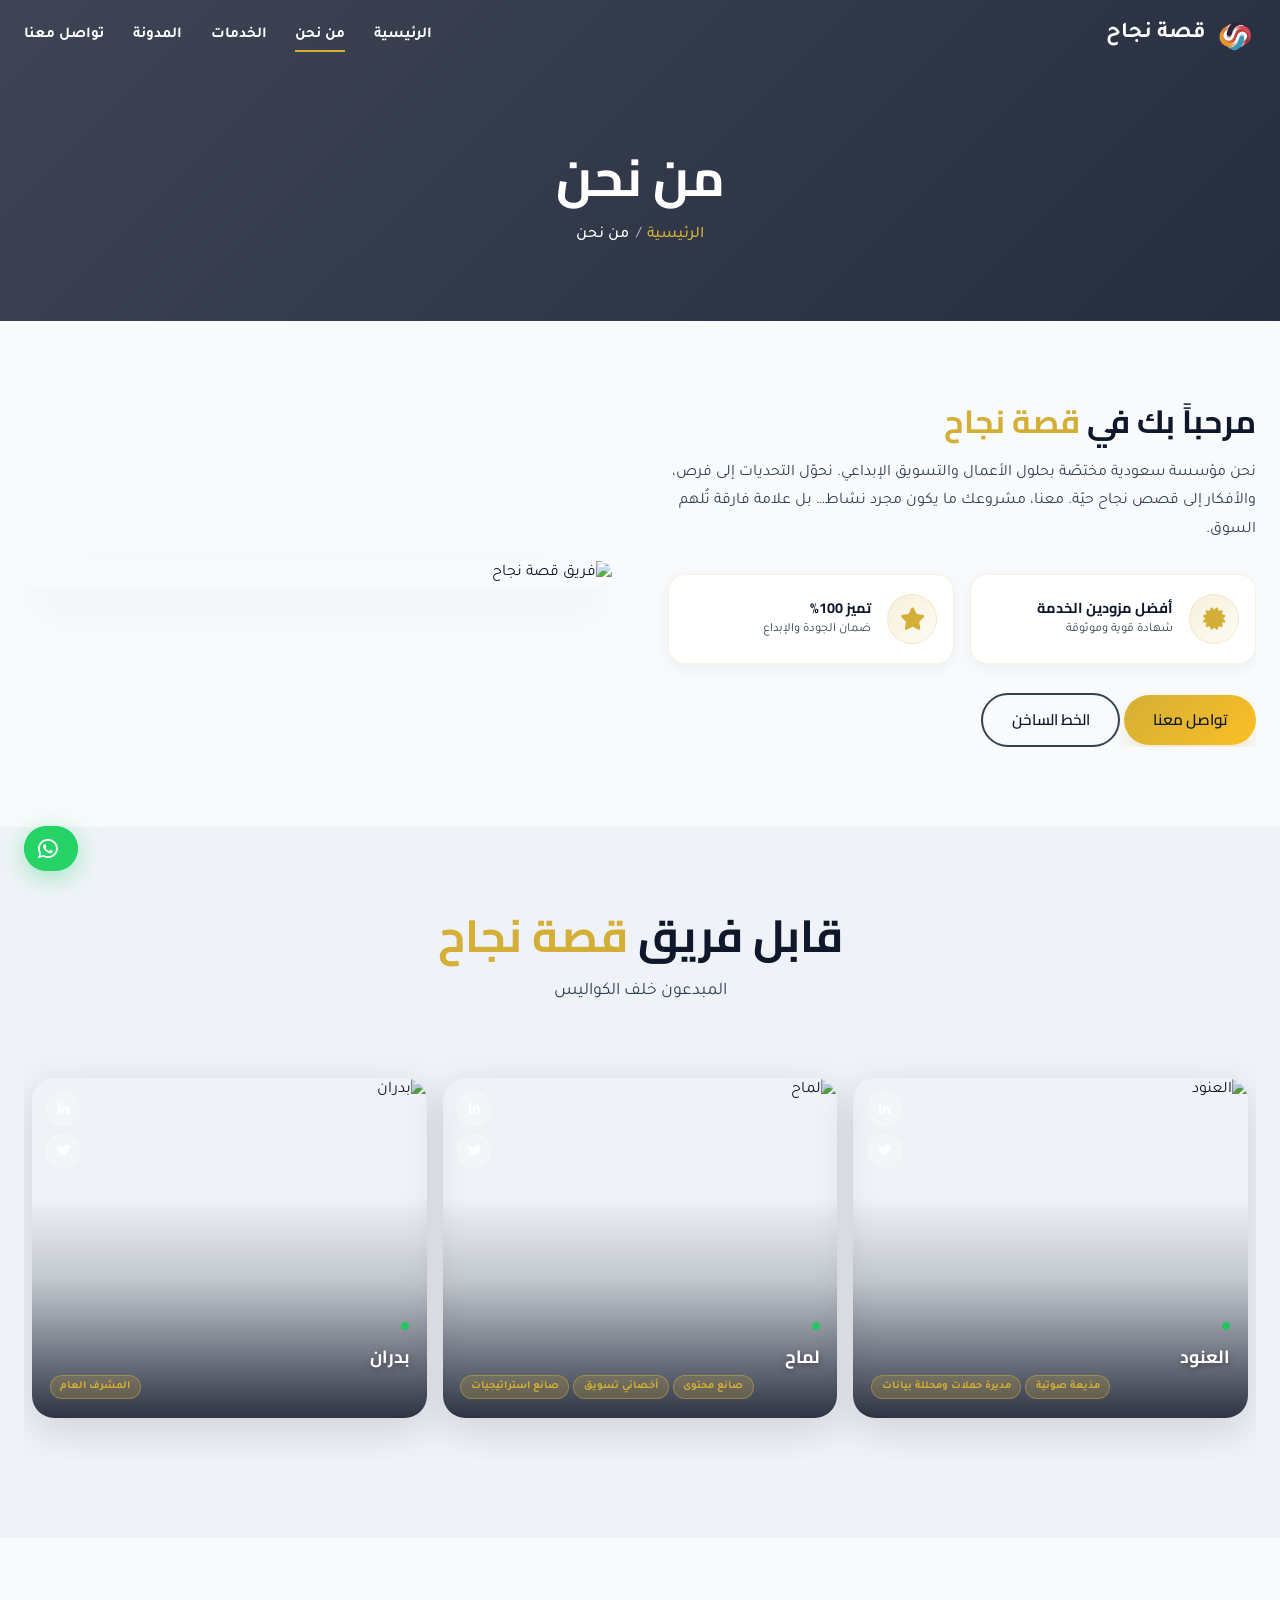
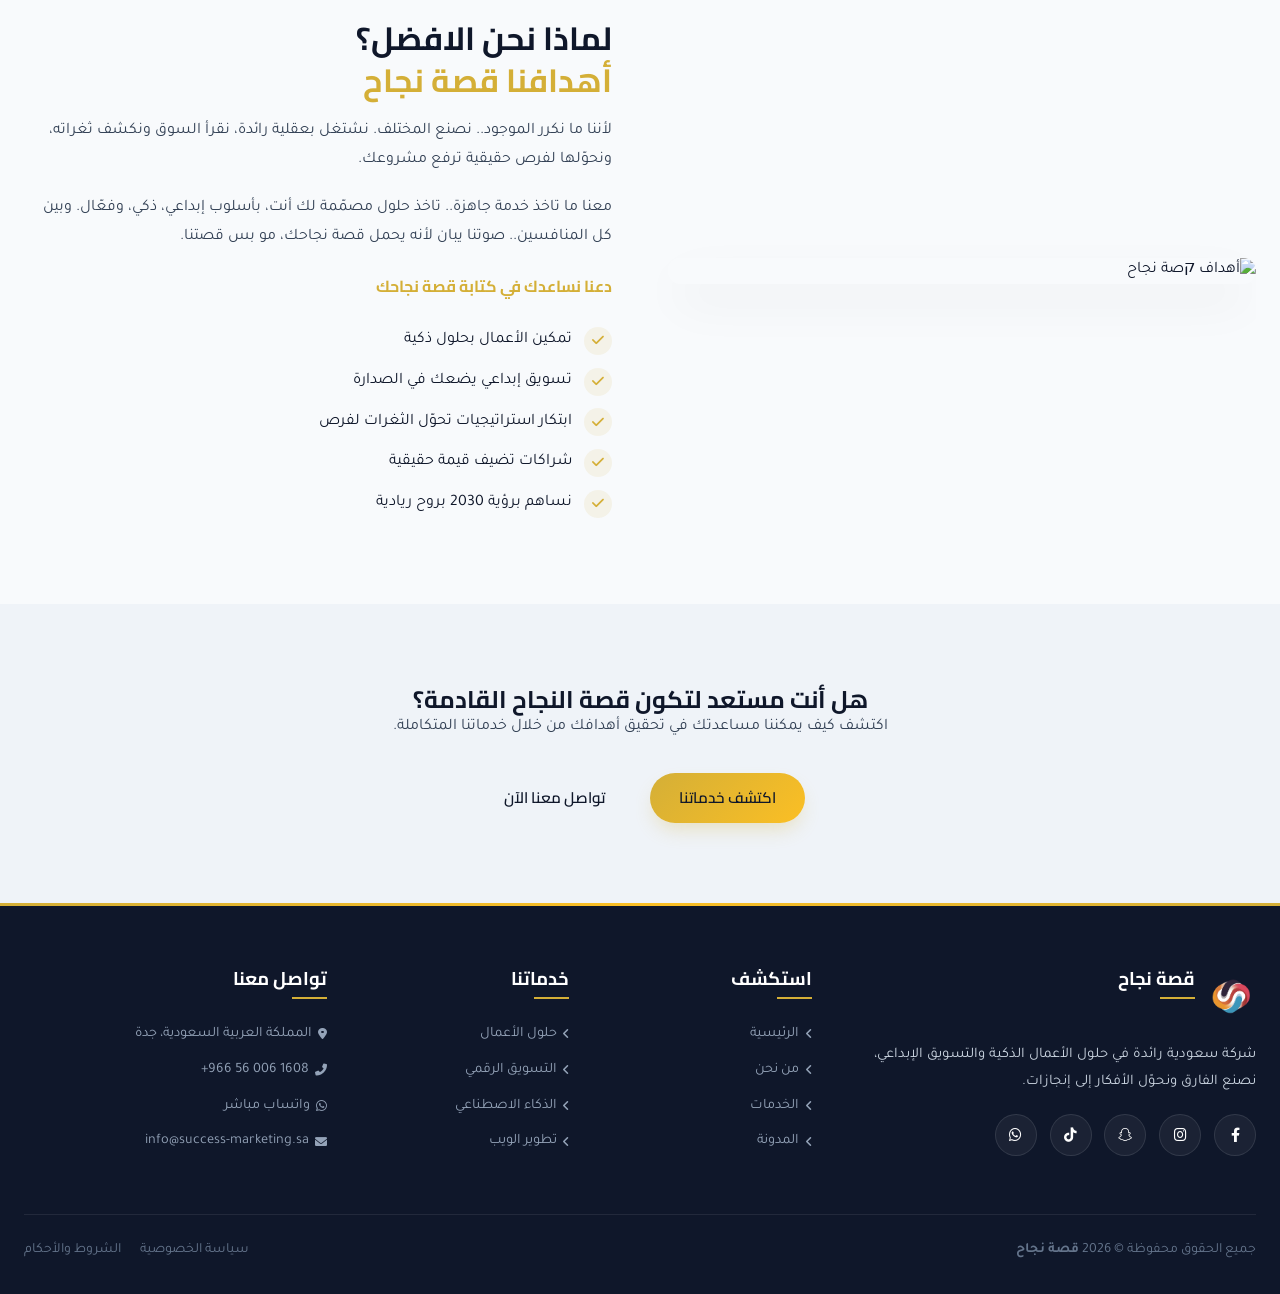
==== commit 0a95c5a4: "Enhance SEO and social media metadata in about.html Updated meta tags for better SEO and added Open " ====
--- a/about.html
+++ b/about.html
@@ -3,32 +3,78 @@
 <head>
     <meta charset="UTF-8">
     <meta name="viewport" content="width=device-width, initial-scale=1.0">
-    <meta name="description" content="تعرف على فريق قصة نجاح – المؤسسة السعودية الرائدة في التسويق الإبداعي وحلول الأعمال. رؤيتنا وقيمنا وفريق العمل.">
-    <meta name="keywords" content="قصة نجاح، من نحن، فريق التسويق، جدة، السعودية">
+    <meta name="description" content="تعرف على فريق قصة نجاح – مؤسسة سعودية رائدة في التسويق الإبداعي وحلول الأعمال. نقدم استشارات احترافية ونحوّل الأفكار إلى قصص نجاح حقيقية.">
+    <meta name="keywords" content="من نحن, قصة نجاح, فريق التسويق, جدة, السعودية, حلول أعمال">
+    <meta name="author" content="قصة نجاح">
     <meta name="robots" content="index, follow">
-    <meta property="og:title" content="من نحن - قصة نجاح">
-    <meta property="og:description" content="تعرف على فريق قصة نجاح ورؤيتهم في تحويل الأفكار إلى قصص نجاح.">
+    <link rel="canonical" href="https://amr-an3m.github.io/Success-Story/about.html">
+    
+    <!-- Open Graph -->
+    <meta property="og:title" content="من نحن | قصة نجاح – فريق الخبراء في التسويق وحلول الأعمال">
+    <meta property="og:description" content="تعرف على فريق قصة نجاح – مؤسسة سعودية رائدة في التسويق الإبداعي وحلول الأعمال. نقدم استشارات احترافية ونحوّل الأفكار إلى قصص نجاح حقيقية.">
     <meta property="og:type" content="website">
-    <link rel="canonical" href="https://qissatnajah.com/about.html">
+    <meta property="og:url" content="https://amr-an3m.github.io/Success-Story/about.html">
+    <meta property="og:image" content="https://amr-an3m.github.io/Success-Story/assets/logo.png">
+    <meta property="og:image:width" content="1200">
+    <meta property="og:image:height" content="630">
+    <meta property="og:site_name" content="قصة نجاح">
+    <meta property="og:locale" content="ar_SA">
+    
+    <!-- Twitter Card -->
+    <meta name="twitter:card" content="summary_large_image">
+    <meta name="twitter:title" content="من نحن | قصة نجاح – فريق الخبراء في التسويق وحلول الأعمال">
+    <meta name="twitter:description" content="تعرف على فريق قصة نجاح – مؤسسة سعودية رائدة في التسويق الإبداعي وحلول الأعمال.">
+    <meta name="twitter:image" content="https://amr-an3m.github.io/Success-Story/assets/logo.png">
+    <meta name="twitter:site" content="@qissatnajah">
+    
     <!-- Favicon -->
     <link rel="icon" type="image/png" href="assets/logo.png">
     <link rel="apple-touch-icon" href="assets/logo.png">
-    <title>من نحن - قصة نجاح | التسويق وحلول الأعمال</title>
+    <title>من نحن | قصة نجاح – فريق الخبراء في التسويق وحلول الأعمال</title>
+    
     <!-- Preconnect -->
     <link rel="preconnect" href="https://fonts.googleapis.com">
     <link rel="preconnect" href="https://fonts.gstatic.com" crossorigin>
+    
     <!-- Google Fonts -->
     <link href="https://fonts.googleapis.com/css2?family=Cairo:wght@400;600;700&family=Tajawal:wght@400;500;700&display=swap" rel="stylesheet">
+    
     <!-- Font Awesome -->
     <link rel="stylesheet" href="https://cdnjs.cloudflare.com/ajax/libs/font-awesome/6.0.0-beta3/css/all.min.css">
+    
     <!-- Swiper CSS -->
     <link rel="stylesheet" href="https://cdn.jsdelivr.net/npm/swiper@11/swiper-bundle.min.css">
+    
     <!-- AOS CSS -->
     <link href="https://unpkg.com/aos@2.3.1/dist/aos.css" rel="stylesheet">
+    
     <!-- SweetAlert -->
     <script src="https://cdn.jsdelivr.net/npm/sweetalert2@11" defer></script>
+    
     <!-- Custom CSS -->
     <link rel="stylesheet" href="style.css">
+    
+    <!-- Schema.org Structured Data -->
+    <script type="application/ld+json">
+    {
+      "@context": "https://schema.org",
+      "@type": "AboutPage",
+      "name": "من نحن - قصة نجاح",
+      "description": "تعرف على فريق قصة نجاح – مؤسسة سعودية رائدة في التسويق الإبداعي وحلول الأعمال.",
+      "url": "https://amr-an3m.github.io/Success-Story/about.html",
+      "mainEntity": {
+        "@type": "Organization",
+        "name": "قصة نجاح",
+        "telephone": "+966560061608",
+        "email": "info@success-marketing.sa",
+        "address": {
+          "@type": "PostalAddress",
+          "addressLocality": "جدة",
+          "addressCountry": "SA"
+        }
+      }
+    }
+    </script>
 </head>
 <body>
     <div class="nav-overlay" id="navOverlay" aria-hidden="true"></div>
